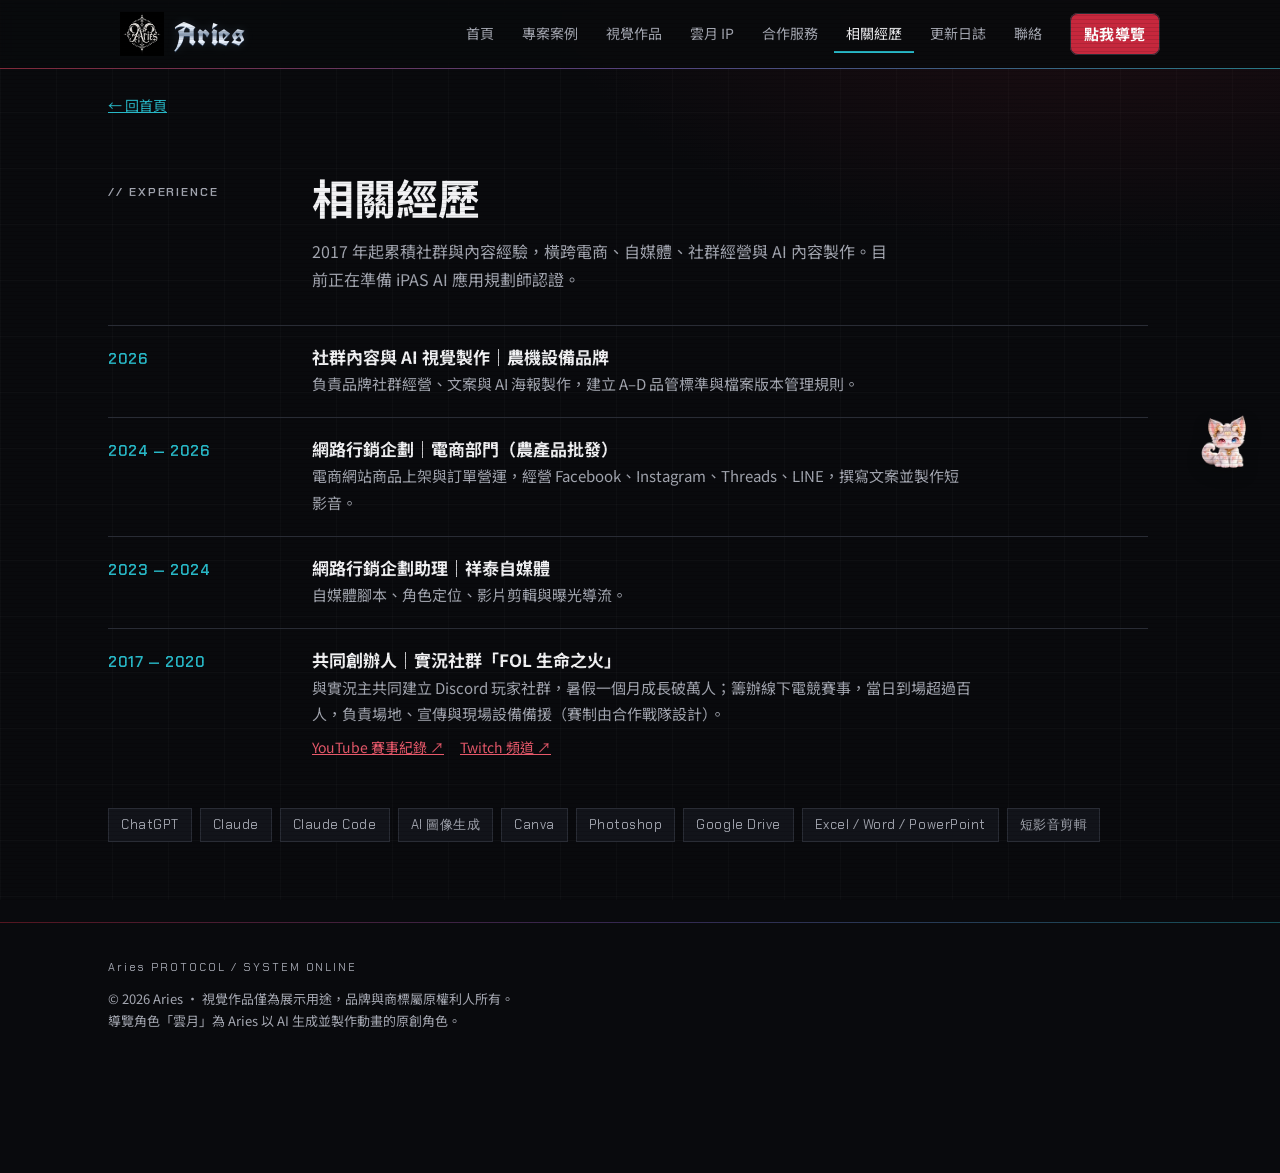
==== about.html @ 8bf5a652 "Version shared CSS/JS URLs to avoid stale caches after deploys Co-Authored-By: Claude Opus 5.5 <nore" ====
<!doctype html>
<html lang="zh-Hant-TW">
<head>
<!-- Google tag (gtag.js) -->
<script async src="https://www.googletagmanager.com/gtag/js?id=G-67135LKMFE"></script>
<script>
  window.dataLayer = window.dataLayer || [];
  function gtag(){dataLayer.push(arguments);}
  gtag('js', new Date());
  gtag('config', 'G-67135LKMFE');
</script>

<meta charset="utf-8">
<meta name="viewport" content="width=device-width, initial-scale=1, viewport-fit=cover">
<meta name="color-scheme" content="dark">
<meta name="theme-color" content="#090A0D">
<link rel="icon" href="/img/aries-logo.png" type="image/png">
<meta property="og:url" content="https://ariesrunai.github.io/about.html">
<meta property="og:title" content="相關經歷｜Aries 作品集">
<!-- Sites 分享預覽圖 -->
<meta property="og:image" content="https://ariesrunai.github.io/og.png?v=2">
<meta property="og:image:width" content="1200">
<meta property="og:image:height" content="630">
<meta name="twitter:card" content="summary_large_image">
<meta name="twitter:image" content="https://ariesrunai.github.io/og.png?v=2">
<meta property="og:description" content="用 AI 把內容產出變成可重複的流程。AI 應用 · 內容製作 · AI 導入作品集。">
<title>相關經歷｜Aries 作品集</title>
<meta name="description" content="2017 年起累積社群與內容經驗，橫跨電商、自媒體、社群經營與 AI 內容製作。">
<link rel="preconnect" href="https://fonts.googleapis.com">
<link rel="preconnect" href="https://fonts.gstatic.com" crossorigin>
<link rel="stylesheet" href="https://fonts.googleapis.com/css2?family=UnifrakturCook:wght@700&family=Chakra+Petch:wght@500;600;700&family=Orbitron:wght@600;800&family=Noto+Sans+TC:wght@400;500;700&family=IBM+Plex+Mono:wght@400;600&display=swap">
<link rel="stylesheet" href="/site.css?v=15934315">
<link rel="stylesheet" href="/updates.css?v=77e31eb7">
<link rel="canonical" href="https://ariesrunai.github.io/about.html">
</head>
<body data-page="about">


<header class="top">
  <div class="wrap">
    <a class="brand" href="/" aria-label="Aries 首頁">
      <img class="personal-logo" src="/img/aries-logo.png" alt="" width="56" height="56">
      <b class="aries-wordmark">Aries</b><span class="sys">SYSTEM ONLINE</span>
    </a>
    <nav aria-label="頁面導覽">
      <a href="/">首頁</a>
      <a href="/cases.html">專案案例</a>
      <a href="/works.html">視覺作品</a>
      <a href="/lab.html" data-lab-link>雲月 IP</a>
      <a href="/services.html">合作服務</a>
      <a href="/about.html" aria-current="page">相關經歷</a>
      <a href="/updates.html">更新日誌</a>
      <a href="/contact.html">聯絡</a>
    </nav>
    <button class="btn primary guide-trigger" type="button" aria-controls="bubble">點我導覽</button>
  </div>
</header>

<div id="petGuideSlot" class="wrap"></div>
<main id="top"><div class="wrap"><a class="page-back" href="/">← 回首頁</a><section class="block" id="about">
      <div class="sec-head">
        <p class="label">Experience</p>
        <div>
          <h1>相關經歷</h1>
          <p>2017 年起累積社群與內容經驗，橫跨電商、自媒體、社群經營與 AI 內容製作。目前正在準備 iPAS AI 應用規劃師認證。</p>
        </div>
      </div>
      <div class="tl">
        <div class="tl-item"><div class="when">2026</div><div><h3>社群內容與 AI 視覺製作｜農機設備品牌</h3><p>負責品牌社群經營、文案與 AI 海報製作，建立 A–D 品管標準與檔案版本管理規則。</p></div></div>
        <div class="tl-item"><div class="when">2024 — 2026</div><div><h3>網路行銷企劃｜電商部門（農產品批發）</h3><p>電商網站商品上架與訂單營運，經營 Facebook、Instagram、Threads、LINE，撰寫文案並製作短影音。</p></div></div>
        <div class="tl-item"><div class="when">2023 — 2024</div><div><h3>網路行銷企劃助理｜祥泰自媒體</h3><p>自媒體腳本、角色定位、影片剪輯與曝光導流。</p></div></div>
        <div class="tl-item"><div class="when">2017 — 2020</div><div><h3>共同創辦人｜實況社群「FOL 生命之火」</h3><p>與實況主共同建立 Discord 玩家社群，暑假一個月成長破萬人；籌辦線下電競賽事，當日到場超過百人，負責場地、宣傳與現場設備備援（賽制由合作戰隊設計）。</p><div class="links"><a href="https://www.youtube.com/@fol7930" target="_blank" rel="noopener">YouTube 賽事紀錄 ↗</a><a href="https://www.twitch.tv/ariestv" target="_blank" rel="noopener">Twitch 頻道 ↗</a></div></div></div>
      </div>
      <div class="tools" aria-label="常用工具">
        <span class="tag">ChatGPT</span><span class="tag">Claude</span><span class="tag">Claude Code</span><span class="tag">AI 圖像生成</span><span class="tag">Canva</span><span class="tag">Photoshop</span><span class="tag">Google Drive</span><span class="tag">Excel / Word / PowerPoint</span><span class="tag">短影音剪輯</span>
      </div>
    </section></div></main>
<footer><div class="wrap"><div class="protocol">Aries PROTOCOL / SYSTEM ONLINE</div>© 2026 Aries · 視覺作品僅為展示用途，品牌與商標屬原權利人所有。<br>導覽角色「雲月」為 Aries 以 AI 生成並製作動畫的原創角色。</div></footer>

<aside class="pet" id="pet" aria-label="導覽角色雲月">
  <div class="bubble" id="bubble" role="status" aria-live="polite" hidden>
    <button class="x" id="petClose" type="button" aria-label="收起雲月">×</button>
    <span class="who">雲月</span>
    <p id="petText"></p>
    <div class="choices" id="petChoices"></div>
  </div>
  <span class="pet-tag" id="petTag">點我導覽</span>
  <button class="pet-body" id="petBody" type="button" aria-label="和雲月互動，開啟網站導覽">
    <span class="pet-shadow"></span>
    <div class="sprite" id="sprite"></div>
  </button>
</aside>

<script src="/site.js?v=177bf41a" defer></script>

<script src="/updates.js?v=99efaf06" defer></script>
</body>
</html>
---- site.css ----
img{max-width:100%}[hidden]{display:none!important}
/* Layout: 遊戲 HUD 介面 — 深色戰術面板、直角切邊按鈕、角括號框線、段位徽章；只用青色＋琥珀兩個訊號色，保持簡約 */
:root{
  --bg:#090A0D; --panel:#12141A; --panel2:#191B22; --line:#292C35; --fg:#F2F2F4; --muted:#A3A6B0;
  --red:#C6283D; --red-tx:#E8596B; --cyan:#28B8C7; --purple:#7655B8; --purple-tx:#9B82D9;
  --accent:#C6283D; --accent-soft:rgba(198,40,61,.08); --amber:#28B8C7; --ink2:#28B8C7; --surface:#12141A; --volt:#28B8C7;
  --gA:#3FAF7A; --gB:#28B8C7; --gC:#C9A23A; --gD:#C6283D;
  --rgb:linear-gradient(90deg,#C6283D,#7655B8,#28B8C7);
  --brand:"Orbitron","Chakra Petch",sans-serif;
  --display:"Chakra Petch","Noto Sans TC","PingFang TC","Microsoft JhengHei",sans-serif;
  --body:"Noto Sans TC","PingFang TC","Microsoft JhengHei",system-ui,sans-serif;
  --mono:"Chakra Petch","IBM Plex Mono",ui-monospace,Menlo,monospace;
  --cut:10px;
  color-scheme:dark;
}
*{box-sizing:border-box}
html{scroll-behavior:smooth}
@media (prefers-reduced-motion:reduce){html{scroll-behavior:auto}}
body{background:var(--bg);color:var(--fg);font-family:var(--body);font-size:16px;line-height:1.75;margin:0;
  background-image:linear-gradient(rgba(43,212,240,.035) 1px,transparent 1px),linear-gradient(90deg,rgba(43,212,240,.035) 1px,transparent 1px);
  background-size:48px 48px;background-attachment:fixed}
.wrap{max-width:1080px;margin:0 auto;padding-inline:20px}
a{color:var(--red-tx)}
a:focus-visible,button:focus-visible,summary:focus-visible{outline:2px solid var(--amber);outline-offset:3px}
h1,h2,h3{font-family:var(--display);text-wrap:balance;line-height:1.25;margin:0;font-weight:700}
p{margin:0}
.label{font-family:var(--mono);font-size:12px;font-weight:600;letter-spacing:.16em;text-transform:uppercase;color:var(--accent)}
.label::before{content:"// ";color:var(--muted)}

/* HUD 框：角括號 */
.panel,.consult,.contact,.svc,.shot .frame,.ba-frame{position:relative}
.panel::before,.panel::after,.consult::before,.consult::after,.contact::before,.contact::after{content:"";position:absolute;width:14px;height:14px;pointer-events:none}
.panel::before,.consult::before,.contact::before{top:-1px;left:-1px;border-top:2px solid var(--accent);border-left:2px solid var(--accent)}
.panel::after,.consult::after,.contact::after{bottom:-1px;right:-1px;border-bottom:2px solid var(--accent);border-right:2px solid var(--accent)}

/* Header */
header.top{position:sticky;top:env(safe-area-inset-top,0px);z-index:10;background:rgba(10,14,20,.88);backdrop-filter:blur(8px);border-bottom:1px solid var(--line)}
.top .wrap{display:flex;align-items:center;justify-content:space-between;gap:16px;padding-block:12px}
.brand{display:flex;align-items:center;gap:10px;text-decoration:none;color:var(--fg)}
.brand b{font-family:var(--display);font-weight:700;font-size:20px;letter-spacing:.12em;text-transform:uppercase}
nav{display:flex;gap:4px;flex-wrap:wrap}
nav a{color:var(--muted);text-decoration:none;font-size:14px;padding:6px 12px;border-bottom:2px solid transparent}
nav a:hover{color:var(--fg);border-bottom-color:var(--accent)}
@media (max-width:640px){nav{display:none}}

/* Hero */
.hero{padding-block:72px 48px;display:grid;grid-template-columns:1fr 300px;gap:40px;align-items:center}
.hero h1{font-size:clamp(34px,6vw,58px);font-weight:700;letter-spacing:.01em}
.hero h1 em{font-style:normal;color:var(--accent);text-shadow:0 0 24px rgba(43,212,240,.35)}
.hero .lead{margin-top:20px;max-width:34em;color:var(--muted);font-size:17px}
.cta{display:flex;gap:12px;flex-wrap:wrap;margin-top:28px}
.btn{display:inline-flex;align-items:center;gap:8px;padding:11px 22px;font-family:var(--display);font-weight:700;font-size:15px;letter-spacing:.04em;text-decoration:none;color:var(--fg);background:var(--panel2);border:0;cursor:pointer;
  clip-path:polygon(var(--cut) 0,100% 0,100% calc(100% - var(--cut)),calc(100% - var(--cut)) 100%,0 100%,0 var(--cut));box-shadow:inset 0 0 0 1px var(--line);transition:background .15s,color .15s}
.btn:hover{background:#1E2B3B}
.btn.primary{background:var(--accent);color:#04121A}
.btn.primary:hover{background:#5FE0F5}
.btn[disabled]{opacity:.6;cursor:wait}

/* 玩家卡 */
.player{background:var(--panel);border:1px solid var(--line);padding:22px;display:grid;gap:14px;position:relative}
.player::before{content:"";position:absolute;top:-1px;left:-1px;right:-1px;height:3px;background:linear-gradient(90deg,var(--accent),transparent)}
.player .pc-head{display:flex;gap:14px;align-items:center}
.brand .personal-logo{width:44px;height:44px;object-fit:contain;flex:none}
.player .pc-head .personal-logo{width:76px;height:76px;object-fit:contain;flex:none}
.player .pc-name{font-family:var(--display);font-size:24px;font-weight:700;letter-spacing:.14em}
.player .pc-role{font-size:13px;color:var(--muted)}
.player dl{margin:0;display:grid;gap:8px}
.player dl div{display:flex;justify-content:space-between;gap:12px;font-size:13px;border-top:1px dashed var(--line);padding-top:8px}
.player dt{color:var(--muted);font-family:var(--mono);letter-spacing:.08em}
.player dd{margin:0;text-align:right}
.status{display:inline-flex;align-items:center;gap:6px;color:var(--gA);font-family:var(--mono);font-weight:600;letter-spacing:.08em}
.status::before{content:"";width:8px;height:8px;border-radius:50%;background:var(--gA);box-shadow:0 0 8px var(--gA)}
@media (max-width:820px){.hero{grid-template-columns:1fr;padding-block:48px 32px}.player{max-width:420px}}

/* Stats HUD */
.stats{display:grid;grid-template-columns:repeat(4,minmax(0,1fr));gap:10px}
.stat{padding:16px 18px;background:var(--panel);border:1px solid var(--line);border-left:3px solid var(--accent);min-width:0}
.stat .n{font-family:var(--display);font-size:clamp(24px,3vw,32px);font-weight:700;font-variant-numeric:tabular-nums;color:var(--fg)}
.stat .n small{font-size:.55em;color:var(--muted);font-weight:500}
.stat p{font-size:13px;color:var(--muted);margin-top:2px}
@media (max-width:720px){.stats{grid-template-columns:repeat(2,minmax(0,1fr))}}

/* Audience switch */
.aud{display:flex;align-items:center;gap:8px;flex-wrap:wrap;margin-top:22px;font-size:14px;color:var(--muted)}
.aud span{font-family:var(--mono);letter-spacing:.1em;font-size:12px}
.aud button{font-family:var(--body);font-size:14px;padding:6px 14px;border:1px solid var(--line);background:transparent;color:var(--fg);cursor:pointer}
.aud button:hover{border-color:var(--accent)}
.aud button[aria-pressed="true"]{border-color:var(--amber);background:rgba(255,178,36,.12);color:var(--amber);font-weight:700}
#flow{display:flex;flex-direction:column}

/* Sections */
section.block{padding-block:56px}
.sec-head{display:grid;grid-template-columns:180px 1fr;gap:24px;margin-bottom:32px}
.sec-head h2{font-size:clamp(26px,3.6vw,36px)}
.sec-head p{color:var(--muted);margin-top:8px;max-width:36em}
@media (max-width:720px){.sec-head{grid-template-columns:1fr;gap:6px}}

/* Case */
.case{display:grid;grid-template-columns:180px 1fr;gap:24px;padding-block:36px;border-top:1px solid var(--line)}
.case-meta{display:flex;flex-direction:column;gap:6px}
.case-meta .label{font-size:14px;color:var(--amber)}
.case-meta .label::before{color:var(--amber)}
.case-meta .kind{font-size:13px;color:var(--muted)}
.case-body{min-width:0;display:flex;flex-direction:column;gap:20px}
.case h3{font-size:clamp(22px,2.8vw,28px)}
.case .sum{color:var(--muted);max-width:40em}
.pbr{display:grid;grid-template-columns:repeat(3,minmax(0,1fr));gap:12px}
.pbr div{min-width:0;background:var(--panel);border:1px solid var(--line);padding:14px 16px}
.pbr h4{font-family:var(--mono);font-size:12px;letter-spacing:.16em;color:var(--accent);margin:0 0 6px;font-weight:700}
.pbr p{font-size:14.5px;color:#C9D3DD}
.tags{display:flex;flex-wrap:wrap;gap:8px}
.tag{font-size:12px;font-family:var(--mono);letter-spacing:.04em;padding:3px 10px;border:1px solid var(--line);background:var(--panel);color:var(--muted)}
@media (max-width:720px){.case{grid-template-columns:1fr;gap:10px}.pbr{grid-template-columns:1fr}}

.panel{background:var(--panel);border:1px solid var(--line);padding:22px;min-width:0}
.panel .cap{font-size:12px;color:var(--muted);margin-top:14px;font-family:var(--mono);letter-spacing:.04em}

/* 段位徽章 A–D */
.grades{display:grid;grid-template-columns:repeat(4,minmax(0,1fr));gap:14px}
.grade{display:flex;gap:12px;align-items:flex-start;min-width:0}
.stamp{flex:none;width:44px;height:48px;display:grid;place-items:center;font-family:var(--display);font-weight:700;font-size:22px;color:#0A0E14;background:var(--g);
  clip-path:polygon(50% 0,100% 25%,100% 75%,50% 100%,0 75%,0 25%);filter:drop-shadow(0 0 6px var(--g))}
.grade b{display:block;font-size:15px}
.grade > div > span{font-size:13px;color:var(--muted)}
.gA{--g:var(--gA)}.gB{--g:var(--gB)}.gC{--g:var(--gC)}.gD{--g:var(--gD)}
.grade b{color:var(--fg)}
@media (max-width:820px){.grades{grid-template-columns:repeat(2,minmax(0,1fr))}}

/* 經驗條 */
.ba{display:grid;gap:12px;margin-top:22px}
.bar-row{display:grid;grid-template-columns:72px 1fr 56px;gap:12px;align-items:center;font-size:14px}
.bar-track{height:12px;background:#0B1119;border:1px solid var(--line);position:relative;overflow:hidden}
.bar-track::after{content:"";position:absolute;inset:0;background:repeating-linear-gradient(90deg,transparent 0 9.6%,#0B1119 9.6% 10%)}
.bar-fill{height:100%;background:var(--muted)}
.bar-fill.after{background:linear-gradient(90deg,var(--accent),#7BEAFF);box-shadow:0 0 12px rgba(43,212,240,.5)}
.bar-row .v{font-family:var(--display);font-weight:700;font-variant-numeric:tabular-nums;text-align:right}

/* Flow diagram */
.flow{display:flex;flex-wrap:wrap;align-items:stretch;gap:8px}
.node{flex:1 1 120px;min-width:0;border:1px solid var(--line);padding:10px 12px;background:var(--panel2)}
.node .who{font-family:var(--mono);font-size:11px;font-weight:600;letter-spacing:.1em;color:var(--muted)}
.node b{display:block;font-size:14px;line-height:1.45;margin-top:2px}
.node.claude .who{color:var(--accent)}
.node.gpt .who{color:var(--amber)}
.node.key{border-color:var(--accent);background:var(--accent-soft)}
.arrow{align-self:center;color:var(--accent);font-family:var(--mono)}
@media (max-width:640px){.flow{flex-direction:column}.arrow{transform:rotate(90deg);align-self:flex-start;margin-left:18px}}

/* Arch diagram */
.arch{display:grid;gap:10px}
.arch .row{display:grid;grid-template-columns:repeat(2,minmax(0,1fr));gap:10px}
.arch .full{grid-column:1/-1}
.arch .layer{border:1px solid var(--line);padding:10px 14px;background:var(--panel2);font-size:14px;min-width:0}
.arch .layer .who{font-family:var(--mono);font-size:11px;font-weight:600;letter-spacing:.1em;color:var(--muted)}
.arch .core{border-color:var(--accent);background:var(--accent-soft)}
.arch .core .who{color:var(--accent)}
.arch .deny{font-size:13px;color:var(--gD);margin-top:4px}
.down{text-align:center;color:var(--accent);font-family:var(--mono);font-size:13px;line-height:1}

/* Gallery */
.gallery{display:grid;grid-template-columns:repeat(2,minmax(0,1fr));gap:20px}
.shot{margin:0;min-width:0}
.shot .frame{aspect-ratio:1/1;max-width:100%;overflow:hidden;border:1px solid var(--line);background:var(--panel);transition:border-color .2s}
.shot:hover .frame{border-color:var(--accent)}
.shot img{width:100%;height:100%;object-fit:contain;display:block}
.shot .crop{position:absolute;left:10px;bottom:10px;font-family:var(--mono);font-size:11px;letter-spacing:.08em;background:rgba(10,14,20,.85);color:var(--accent);padding:3px 8px;border:1px solid var(--line)}
.shot figcaption{margin-top:10px;font-size:14px}
.shot figcaption span{display:block;color:var(--muted);font-size:13px}
@media (max-width:640px){.gallery{grid-template-columns:1fr}}

/* Services */
.svc{display:grid;grid-template-columns:repeat(3,minmax(0,1fr));gap:10px}
.svc div{background:var(--panel);border:1px solid var(--line);padding:20px;min-width:0;transition:border-color .2s}
.svc div:hover{border-color:var(--accent)}
.svc h3{font-family:var(--body);font-size:16px;font-weight:700}
.svc p{font-size:14px;color:var(--muted);margin-top:6px}
@media (max-width:820px){.svc{grid-template-columns:1fr}}
.steps{display:grid;grid-template-columns:repeat(5,minmax(0,1fr));gap:10px;margin-top:24px;counter-reset:s;padding:0;margin-bottom:0}
.steps li{list-style:none;counter-increment:s;border-top:2px solid var(--accent);padding-top:10px;font-size:14px;min-width:0}
.steps li::before{content:"STEP 0" counter(s);display:block;font-family:var(--mono);font-weight:600;letter-spacing:.1em;font-size:11px;color:var(--accent)}
.steps li b{display:block;font-size:15px}
.steps li span{color:var(--muted);font-size:13px}
@media (max-width:820px){.steps{grid-template-columns:repeat(2,minmax(0,1fr))}}
.note{font-size:14px;color:var(--muted);margin-top:22px}

/* Timeline */
.tl{display:grid;gap:0}
.tl-item{display:grid;grid-template-columns:180px 1fr;gap:24px;padding-block:20px;border-top:1px solid var(--line)}
.tl-item .when{font-family:var(--display);font-weight:600;font-size:15px;color:var(--accent);font-variant-numeric:tabular-nums;letter-spacing:.04em}
.tl-item h3{font-family:var(--body);font-size:17px;font-weight:700}
.tl-item p{font-size:15px;color:var(--muted);margin-top:4px;max-width:44em}
.tl-item .links{display:flex;gap:16px;margin-top:8px;font-size:14px;flex-wrap:wrap}
@media (max-width:720px){.tl-item{grid-template-columns:1fr;gap:4px}}
.tools{display:flex;flex-wrap:wrap;gap:8px;margin-top:28px}
.tools .tag{font-size:13px;padding:5px 12px}

/* Expandable detail */
details.more{border-top:1px dashed var(--line);padding-top:14px}
details.more summary{cursor:pointer;font-weight:700;font-size:15px;color:var(--accent);list-style:none;display:inline-flex;align-items:center;gap:8px}
details.more summary::-webkit-details-marker{display:none}
details.more summary::before{content:"▸";font-family:var(--mono);transition:transform .2s}
details.more[open] summary::before{transform:rotate(90deg)}
.more-body{display:grid;gap:18px;margin-top:16px}
.more-body h5{font-size:14px;margin:0 0 4px;font-family:var(--body);color:var(--amber)}
.more-body p,.more-body li{font-size:14.5px;color:var(--muted)}
.more-body ul{margin:0;padding-left:1.2em}
.chal{display:grid;grid-template-columns:repeat(3,minmax(0,1fr));gap:12px}
.chal > div{min-width:0;background:var(--panel);border:1px solid var(--line);border-top:2px solid var(--amber);padding:12px 14px;font-size:14px;color:var(--muted)}
.chal b{display:block;font-size:14px;color:var(--fg);margin-bottom:4px}
@media (max-width:820px){.chal{grid-template-columns:1fr}}

/* Before / after */
.ba-wrap{display:grid;gap:10px}
.ba-frame{max-width:100%;aspect-ratio:1024/640;overflow:hidden;border:1px solid var(--line);user-select:none;touch-action:pan-y;--pos:50%;cursor:ew-resize}
.ba-frame img{position:absolute;inset:0;width:100%;height:100%;object-fit:cover;display:block;pointer-events:none}
.ba-frame .top{clip-path:inset(0 calc(100% - var(--pos)) 0 0)}
.ba-line{position:absolute;top:0;bottom:0;left:var(--pos);width:2px;margin-left:-1px;background:var(--accent);box-shadow:0 0 10px var(--accent);pointer-events:none}
.ba-knob{position:absolute;top:50%;left:var(--pos);width:36px;height:36px;margin:-18px 0 0 -18px;background:var(--accent);color:#04121A;display:grid;place-items:center;font-family:var(--mono);font-weight:700;font-size:14px;pointer-events:none;
  clip-path:polygon(50% 0,100% 50%,50% 100%,0 50%)}
.ba-tag{position:absolute;top:10px;font-family:var(--mono);font-weight:600;font-size:11px;letter-spacing:.08em;padding:3px 8px;color:#0A0E14;pointer-events:none}
.ba-tag.l{left:10px;background:var(--gD)}.ba-tag.r{right:10px;background:var(--gA)}
.ba-range{width:100%;accent-color:var(--accent)}
.ba-notes{display:grid;grid-template-columns:repeat(2,minmax(0,1fr));gap:10px;font-size:13.5px}
.ba-notes div{min-width:0;padding:8px 12px;background:var(--panel2);border:1px solid var(--line)}
.ba-notes b{font-family:var(--mono);font-size:11px;letter-spacing:.1em;color:var(--gD);display:block}
.ba-notes div:nth-child(2) b{color:var(--gA)}
@media (max-width:640px){.ba-notes{grid-template-columns:1fr}}

/* Consult featured */
.consult{display:grid;grid-template-columns:1.1fr 1fr;gap:28px;background:linear-gradient(135deg,rgba(43,212,240,.08),transparent 60%),var(--panel);border:1px solid var(--accent);padding:28px;margin-bottom:12px}
.consult > div{min-width:0}
.consult .badge{display:inline-block;font-family:var(--mono);font-weight:700;font-size:12px;letter-spacing:.12em;background:var(--amber);color:#0A0E14;padding:3px 10px}
.consult h3{font-size:clamp(22px,2.6vw,26px);margin-top:10px}
.consult p{color:var(--muted);font-size:15px;margin-top:8px}
.consult ul{margin:10px 0 0;padding-left:1.2em;font-size:14.5px}
.consult ul li{margin-top:2px}
.consult ol{list-style:none;padding:0;margin:0;display:grid;gap:10px;counter-reset:c}
.consult ol li{counter-increment:c;display:grid;grid-template-columns:30px 1fr;gap:10px;font-size:14.5px}
.consult ol li::before{content:counter(c);width:28px;height:28px;display:grid;place-items:center;font-family:var(--display);font-weight:700;font-size:13px;color:#04121A;background:var(--accent);clip-path:polygon(50% 0,100% 25%,100% 75%,50% 100%,0 75%,0 25%)}
.consult ol li span{color:var(--muted);display:block;font-size:13px}
@media (max-width:820px){.consult{grid-template-columns:1fr}}

/* Contact */
.contact{background:var(--panel);border:1px solid var(--line);padding:40px clamp(20px,5vw,52px);display:grid;grid-template-columns:minmax(0,1.4fr) minmax(0,1fr);gap:36px;align-items:start}
.contact > div{min-width:0}
.contact h2{font-size:clamp(26px,3.6vw,36px)}
.contact p{color:var(--muted);margin-top:10px;max-width:30em}
.mail{display:flex;align-items:center;gap:10px;flex-wrap:wrap}
.mail a{font-family:var(--mono);font-size:17px;user-select:all;word-break:break-all;color:var(--accent)}
.contact-side{display:grid;gap:14px;align-content:start}
@media (max-width:720px){.contact{grid-template-columns:1fr}}
footer{padding-block:36px 140px;font-size:13px;color:var(--muted);border-top:1px solid var(--line);margin-top:24px}


/* ===== Red Black Cyber Arena：黑灰 75%／暗紅 15%／RGB 8%（只用在細線、狀態燈、hover、局部光暈）===== */
@keyframes pulse{50%{opacity:.35}}
body{background-color:var(--bg);background-image:radial-gradient(ellipse 60% 40% at 85% 0%,rgba(198,40,61,.10),transparent 70%),linear-gradient(rgba(255,255,255,.018) 1px,transparent 1px),linear-gradient(90deg,rgba(255,255,255,.018) 1px,transparent 1px);background-size:auto,56px 56px,56px 56px}
body::after{content:"";position:fixed;inset:0;pointer-events:none;z-index:40;background:repeating-linear-gradient(0deg,rgba(0,0,0,.10) 0 1px,transparent 1px 4px)}
::selection{background:var(--red);color:#fff}

header.top{background:rgba(9,10,13,.9);border-bottom:1px solid var(--line)}
header.top::after{content:"";position:absolute;left:0;right:0;bottom:-1px;height:1px;background:var(--rgb);opacity:.55}
.brand b{font-family:var(--brand);font-weight:800;letter-spacing:.2em}
.sys{font-family:var(--mono);font-size:11px;letter-spacing:.14em;color:var(--muted);display:inline-flex;align-items:center;gap:6px;margin-left:12px}
.sys::before{content:"";width:6px;height:6px;border-radius:50%;background:var(--cyan);box-shadow:0 0 6px var(--cyan);animation:pulse 2.4s ease-in-out infinite}
@media (max-width:820px){.sys{display:none}}
nav a:hover{color:var(--fg);border-bottom-color:var(--red)}

.label{color:var(--cyan)}
.label::before{color:var(--muted)}
.hero h1 em{color:var(--red-tx);text-shadow:0 0 18px rgba(198,40,61,.35)}
.btn{background:var(--panel2);box-shadow:inset 0 0 0 1px var(--line)}
.btn:hover{background:#20232C;box-shadow:inset 0 0 0 1px var(--cyan),0 0 14px rgba(40,184,199,.18)}
.btn.primary{background:var(--red);color:#fff}
.btn.primary:hover{background:#D8344A;box-shadow:0 0 16px rgba(198,40,61,.4)}

/* 卡片：靜態框，只有左側 2px 狀態線帶色 */
.player,.stat,.panel,.pbr div,.svc div,.chal > div,.consult,.contact{background:var(--panel);border:1px solid var(--line)}
.player{border-left:2px solid var(--red)}
.player::before{display:none}
.player .pc-name{font-family:var(--brand);font-weight:800;letter-spacing:.2em}
.status{color:#5FD39A}.status::before{background:#3FAF7A;box-shadow:0 0 6px #3FAF7A;animation:pulse 2.4s ease-in-out infinite}
.stat{border-left:2px solid var(--red)}
.stat:nth-child(2){border-left-color:var(--purple)}
.stat:nth-child(3){border-left-color:var(--cyan)}
.stat:nth-child(4){border-left-color:var(--red)}
.stat .n{font-family:var(--brand);font-weight:800;color:var(--fg);text-shadow:none}
.pbr div{border-left:2px solid var(--line)}
.pbr div:nth-child(1){border-left-color:var(--red)}
.pbr div:nth-child(2){border-left-color:var(--purple)}
.pbr div:nth-child(3){border-left-color:var(--cyan)}
.pbr h4{color:var(--muted)}
.pbr p{color:#C9CBD2}
.svc div{border-left:2px solid var(--line);transition:border-color .2s,background .2s}
.svc div:hover{border-left-color:var(--cyan);background:var(--panel2)}
.chal > div{border-top:1px solid var(--line);border-left:2px solid var(--purple)}
.panel,.consult,.contact{box-shadow:none}
.panel::before,.consult::before,.contact::before{border-color:var(--red)}
.panel::after,.consult::after,.contact::after{border-color:var(--line)}
.consult{border-left:2px solid var(--red);background:radial-gradient(ellipse 50% 70% at 0% 0%,rgba(198,40,61,.10),transparent 70%),var(--panel)}
.consult .badge{background:var(--red);color:#fff}
.consult ol li::before{background:var(--panel2);color:var(--cyan);box-shadow:inset 0 0 0 1px var(--line)}
.case-meta .label,.case-meta .label::before{color:var(--red-tx)}
.sec-head h2::after{content:"";display:block;height:2px;width:44px;margin-top:10px;background:var(--rgb)}
.more-body h5{color:var(--cyan)}
details.more summary{color:var(--red-tx)}
.tl-item .when{color:var(--cyan)}
.steps li{border-top:1px solid var(--line);position:relative}
.steps li::after{content:"";position:absolute;left:0;top:-1px;width:28px;height:2px;background:var(--red)}
.steps li::before{color:var(--cyan)}
.node.key,.arch .core{border-color:var(--red);background:rgba(198,40,61,.08)}
.arch .core .who,.node.claude .who{color:var(--red-tx)}
.node.gpt .who{color:var(--cyan)}
.arrow,.down{color:var(--muted)}
.stamp{filter:none}
.bar-fill.after{background:linear-gradient(90deg,var(--red),var(--purple));box-shadow:none}
.shot:hover .frame{border-color:var(--red)}
.shot .crop{color:var(--fg)}
.ba-line{background:#fff;box-shadow:0 0 6px rgba(40,184,199,.6)}
.ba-knob{background:var(--fg);color:#090A0D}
.aud button[aria-pressed="true"]{border-color:var(--red);background:rgba(198,40,61,.12);color:var(--fg)}
.mail a{color:var(--fg)}
footer::before{content:"";position:absolute;left:0;right:0;top:0;height:1px;background:var(--rgb);opacity:.4}
footer{position:relative;border-top:0}
.protocol{font-family:var(--mono);font-size:11px;letter-spacing:.18em;color:var(--muted);margin:0 0 10px}
.bubble{border-top:2px solid var(--red)}
.pet-tag{background:var(--red);color:#fff}
.logo-glow{filter:drop-shadow(0 0 4px rgba(40,184,199,.55))}
@media (prefers-reduced-motion:reduce){*,*::before,*::after{animation:none!important;transition:none!important;scroll-behavior:auto!important}}


/* ===== FOL 小電視 ===== */
@keyframes static{0%{background-position:0 0}100%{background-position:100px 60px}}
@keyframes rec{50%{opacity:.3}}
.tv-wrap{display:grid;grid-template-columns:minmax(0,1.6fr) minmax(0,1fr);gap:16px;align-items:stretch}
.tv{background:#0D0E12;border:1px solid var(--line);border-left:2px solid var(--red);padding:10px;display:grid;gap:8px;min-width:0}
.tv-bar,.tv-foot{display:flex;justify-content:space-between;align-items:center;gap:10px;font-family:var(--mono);font-size:11px;letter-spacing:.12em;color:var(--muted)}
.onair{display:inline-flex;align-items:center;gap:6px;color:var(--red-tx);font-weight:700}
.onair::before{content:"";width:7px;height:7px;border-radius:50%;background:var(--red);box-shadow:0 0 6px var(--red);animation:rec 1.8s ease-in-out infinite}
.tv-screen{position:relative;aspect-ratio:16/9;max-width:100%;overflow:hidden;background:#050608;border:1px solid #1E2028}
.tv-screen::after{content:"";position:absolute;inset:0;pointer-events:none;background:repeating-linear-gradient(0deg,rgba(255,255,255,.035) 0 1px,transparent 1px 3px),radial-gradient(ellipse at center,transparent 55%,rgba(0,0,0,.55))}
.tv-screen iframe{position:absolute;inset:0;width:100%;height:100%;border:0}
.tv-play{position:absolute;inset:0;width:100%;border:0;cursor:pointer;color:var(--fg);display:grid;place-content:center;justify-items:center;gap:8px;font-family:var(--body);
  background:radial-gradient(ellipse at 50% 40%,rgba(198,40,61,.22),transparent 60%),repeating-radial-gradient(circle at 30% 40%,rgba(255,255,255,.03) 0 1px,transparent 1px 3px),#08090C;animation:static 1.2s steps(6) infinite}
.tv-play:hover .tv-tri{background:var(--red);border-color:var(--red)}
.tv-tri{width:64px;height:44px;border:1px solid var(--line);background:rgba(18,20,26,.85);position:relative;transition:background .2s,border-color .2s;clip-path:polygon(8px 0,100% 0,100% calc(100% - 8px),calc(100% - 8px) 100%,0 100%,0 8px)}
.tv-tri::after{content:"";position:absolute;left:50%;top:50%;margin:-9px 0 0 -6px;border-left:16px solid #fff;border-top:9px solid transparent;border-bottom:9px solid transparent}
.tv-title{font-family:var(--display);font-weight:700;font-size:clamp(18px,2.4vw,24px);letter-spacing:.06em}
.tv-sub{font-size:12px;color:var(--muted);font-family:var(--mono);letter-spacing:.1em}
.tv-dots{display:inline-flex;gap:4px}.tv-dots i{width:6px;height:6px;border-radius:50%;background:var(--line)}
.tv-dots i:nth-child(1){background:var(--red)}.tv-dots i:nth-child(2){background:var(--purple)}.tv-dots i:nth-child(3){background:var(--cyan)}
.tv-side{display:grid;gap:10px;align-content:start;min-width:0}
.tv-stat{background:var(--panel);border:1px solid var(--line);border-left:2px solid var(--purple);padding:12px 14px}
.tv-stat:nth-child(2){border-left-color:var(--cyan)}.tv-stat:nth-child(3){border-left-color:var(--red)}
.tv-stat b{display:block;font-family:var(--brand);font-weight:800;font-size:22px;font-variant-numeric:tabular-nums}
.tv-stat span{font-size:13px;color:var(--muted)}
.tv-links{display:flex;gap:14px;flex-wrap:wrap;font-size:14px;padding-top:4px}
.tv-note{font-size:12px;color:var(--muted);font-family:var(--body)}
@media (max-width:820px){.tv-wrap{grid-template-columns:1fr}.tv-side{grid-template-columns:repeat(3,minmax(0,1fr))}.tv-links{grid-column:1/-1}}
@media (max-width:520px){.tv-side{grid-template-columns:1fr}}

/* ===== 雲月 導覽寵物 ===== */
.pet{position:fixed;right:max(16px,env(safe-area-inset-right,0px));bottom:calc(12px + env(safe-area-inset-bottom,0px));z-index:50;display:flex;flex-direction:column;align-items:flex-end;gap:6px;pointer-events:none}
.pet > *{pointer-events:auto}
.pet-body{position:relative;width:120px;height:130px;cursor:pointer;border:0;padding:0;background:none;transition:transform .9s cubic-bezier(.45,.05,.3,1)}
.pet-body:focus-visible{outline:2px solid var(--accent);outline-offset:2px;border-radius:12px}
.sprite{width:120px;height:130px;background-image:url("img/yunyue.webp");background-size:960px 1430px;background-repeat:no-repeat;filter:drop-shadow(0 6px 8px rgba(0,0,0,.18))}
.pet-shadow{position:absolute;left:50%;bottom:4px;width:62px;height:10px;margin-left:-31px;border-radius:50%;background:rgba(0,0,0,.14);z-index:-1}
.pet-tag{font-size:12px;font-family:var(--mono);font-weight:600;letter-spacing:.08em;background:var(--accent);color:var(--fg);padding:3px 10px;border-radius:0;margin-right:16px;transition:opacity .3s}
.pet.open .pet-tag{opacity:0}
.bubble{width:min(290px,calc(100vw - 66px));background:var(--surface);color:var(--fg);border:1px solid var(--line);border-radius:0;border-top:2px solid var(--accent);padding:14px 16px 12px;box-shadow:0 10px 30px rgba(0,0,0,.45);position:relative;margin-right:18px;transform-origin:bottom right;animation:pop .22s ease-out}
.bubble::after{content:"";position:absolute;right:46px;bottom:-7px;width:12px;height:12px;background:var(--surface);border-right:1px solid var(--line);border-bottom:1px solid var(--line);transform:rotate(45deg)}
@keyframes pop{from{transform:scale(.85);opacity:0}to{transform:scale(1);opacity:1}}
.bubble .who{font-family:var(--mono);font-size:12px;letter-spacing:.1em;color:var(--red-tx)}
.bubble p{font-size:14.5px;line-height:1.65;margin-top:2px}
.choices{display:flex;flex-wrap:wrap;gap:6px;margin-top:10px}
.choices button{font-family:var(--body);font-size:13px;padding:5px 11px;border-radius:0;border:1px solid var(--line);background:var(--bg);color:var(--fg);cursor:pointer}
.choices button:hover{border-color:var(--accent);color:var(--red-tx)}
.bubble .x{position:absolute;top:6px;right:8px;border:0;background:none;color:var(--muted);font-size:18px;line-height:1;cursor:pointer;padding:4px}
.pet.mini .pet-body{transform:translateY(70px) scale(.7)}
.pet.mini .pet-tag{opacity:0}
@media (max-width:640px){
  .pet-body,.sprite{width:84px;height:91px}
  .sprite{background-size:672px 1001px}
  .bubble::after{right:30px}
}
@media (prefers-reduced-motion:reduce){.bubble{animation:none}.pet-body{transition:none}}
/* Banner 參考首頁：文字與按鈕均為原生網頁元件 */
#top{scroll-margin-top:120px}
.hero{grid-template-columns:minmax(0,1.05fr) minmax(0,1fr);gap:28px;padding-block:48px 36px}
.hero-copy{min-width:0}
.hero h1{font-size:clamp(34px,4.4vw,54px);line-height:1.35}
.hero h1 em{text-shadow:none}
.hero-art{position:relative;overflow:hidden;aspect-ratio:1.62;margin:0;border:1px solid var(--line);align-self:center;min-width:0}
.hero-art img{position:absolute;right:0;bottom:0;width:185%;max-width:none;height:auto}
.hero .btn{clip-path:none;border-radius:8px;padding:14px 22px}
.guide-trigger{clip-path:none;border-radius:8px;white-space:nowrap;padding:10px 14px}
.top .wrap{flex-wrap:wrap}
.top .brand{flex:none}
.top nav{margin-left:auto}
.top .sys{display:none}
.hero + .player{grid-template-columns:minmax(0,1fr) minmax(0,1.6fr);align-items:center;margin-bottom:20px;max-width:none}
.hero + .player dl{grid-template-columns:repeat(2,minmax(0,1fr));gap:10px 22px}
.hero + .player .pc-head .personal-logo{width:62px;height:62px}
@media(max-width:820px){
 .hero{grid-template-columns:1fr;gap:26px;padding-block:24px 28px}
 .hero-art{order:-1;width:100%}
 .hero h1{font-size:clamp(32px,6vw,48px)}
 .hero + .player{grid-template-columns:1fr}
 .hero + .player dl{grid-template-columns:1fr}
 .top nav{order:3;width:100%;justify-content:center;margin:0;display:flex}
 .top nav a{padding:4px 8px;font-size:13px}
 .guide-trigger{margin-left:auto}
}

/* 共用萌寵：內容外的專用停靠軌道，移動只改 transform */
:root{--pet-rail:112px;--pet-width:84px;--pet-height:91px}
main > .wrap,footer > .wrap{max-width:1080px;width:calc(100% - var(--pet-rail));margin-left:auto;margin-right:var(--pet-rail)}
.pet{left:0;top:0;right:auto;bottom:auto;width:var(--pet-width);height:var(--pet-height);display:block;z-index:8;transition:transform .85s cubic-bezier(.22,.61,.36,1);visibility:hidden}
.pet[data-ready]{visibility:visible}
.pet-body,.sprite{width:var(--pet-width);height:var(--pet-height)}
.pet-body{min-width:44px;min-height:44px;transition:none}
.sprite{background-size:calc(var(--pet-width) * 8) calc(var(--pet-height) * 11)}
.pet-shadow{width:60%;left:20%;margin:0;height:6px}
.pet-tag{display:none}
#petGuideSlot{scroll-margin-top:140px}
#petGuideSlot:has(.bubble:not([hidden])){padding-block:16px}
#petGuideSlot .bubble{width:100%;max-width:600px;margin:0 0 0 auto;animation:none}
#petGuideSlot .bubble::after{display:none}
#petGuideSlot .bubble .who{font-size:14px}
#petGuideSlot .choices button{min-height:44px;font-size:14px}
#petGuideSlot .x{min-width:44px;min-height:44px;top:0;right:0}
#hero,.block{scroll-margin-top:140px}
@media(min-width:821px) and (max-width:1199px){:root{--pet-rail:84px;--pet-width:64px;--pet-height:69.333px}}
@media(max-width:820px){
 :root{--pet-rail:58px;--pet-width:40px;--pet-height:43.333px}
 main > .wrap,footer > .wrap{padding-inline:14px}
 .hero h1{font-size:clamp(28px,6.5vw,40px)}
 .hero .cta .btn{padding:12px 15px;font-size:14px}
 .player{padding:16px}
 .player .pc-head{gap:10px}
 .player .pc-name{font-size:21px}
 .hero + .player .pc-head .personal-logo{width:48px;height:48px}
 .player dl div{flex-wrap:wrap;gap:4px 10px}
 .player dd{text-align:left}
}
@media(prefers-reduced-motion:reduce){.pet{transition:none!important}}


/* Aries Gothic wordmark, paired with the existing ram emblem. */
.brand .aries-wordmark,.player .pc-name{
 font-family:"UnifrakturCook","Old English Text MT","Palatino Linotype",serif;
 font-weight:700;letter-spacing:.025em;text-transform:none;
 color:#E7EDF6;background:linear-gradient(180deg,#FFFFFF 8%,#DCE6F3 36%,#8798AE 51%,#EDF4FF 67%,#B1C3D9 100%);
 -webkit-background-clip:text;background-clip:text;-webkit-text-fill-color:transparent;
 filter:drop-shadow(0 1px 0 #26384F) drop-shadow(0 0 5px rgba(157,189,224,.14));
}
.brand .aries-wordmark{font-size:32px;line-height:1.15}
.player .pc-name{font-size:36px;line-height:1.2}
@media(max-width:640px){.brand .aries-wordmark{font-size:28px}.player .pc-name{font-size:32px}}
@media(forced-colors:active){.brand .aries-wordmark,.player .pc-name{background:none;-webkit-text-fill-color:CanvasText;filter:none}}


/* Readable labels for headline metrics. */
.stat p{font-size:clamp(15px,1.5vw,17px);font-weight:700;line-height:1.65;color:#EFF3FA;margin-top:10px;letter-spacing:.02em}
.stat .n small{color:#D9E2EF;font-weight:600}
.stat .stat-up{display:inline-block;color:#66DCC0;font-size:.8em;margin-left:.16em;vertical-align:.04em;-webkit-text-fill-color:#66DCC0}


/* Four distinct, high-contrast metric accents. */
.stats .stat:nth-child(1){--metric-color:#FF9FAF}
.stats .stat:nth-child(2){--metric-color:#CEB2FF}
.stats .stat:nth-child(3){--metric-color:#75E1F0}
.stats .stat:nth-child(4){--metric-color:#81E8B3}
.stats .stat{border-left:3px solid var(--metric-color)}
.stats .stat .n,.stats .stat .n small,.stats .stat p,.stats .stat .stat-up{
 color:var(--metric-color);-webkit-text-fill-color:var(--metric-color);
}
.stats .stat .n{text-shadow:0 0 16px color-mix(in srgb,var(--metric-color) 18%,transparent)}


.my-role{margin:24px 0;padding:18px 22px;border-left:3px solid var(--cyan,#75e1f0);background:rgba(117,225,240,.06);border-radius:0 12px 12px 0}
.my-role h4{margin:0 0 8px;color:#75e1f0;font-size:16px}
.my-role p{margin:0;line-height:1.8}
.service-details>summary{cursor:pointer;color:#75e1f0;padding:16px 0;font-weight:700}
.btn:disabled{opacity:.6;cursor:not-allowed}

#lab[hidden],[data-lab-link][hidden]{display:none!important}
.role-card-demo{display:grid;grid-template-columns:repeat(2,minmax(0,1fr));gap:16px;margin:18px 0 24px}
.role-card-demo>div{padding:20px;border:1px solid rgba(117,225,240,.3);border-radius:12px;background:rgba(117,225,240,.04)}
.consistency-demo h4,.handoff-example h5{color:#75e1f0;margin:0 0 12px}
.role-card-demo p{line-height:1.9}
.table-scroll{overflow-x:auto;max-width:100%}
.foreshadow-table{width:100%;min-width:620px;border-collapse:collapse;text-align:left;font-size:14px}
.foreshadow-table th,.foreshadow-table td{padding:14px;border-bottom:1px solid rgba(117,225,240,.2);vertical-align:top}
.foreshadow-table thead{color:#75e1f0;background:rgba(117,225,240,.06)}
.foreshadow-table caption{text-align:left;color:var(--muted);padding:0 0 12px}
.pbr>div{min-width:0}
.handoff-example{margin-top:20px}.handoff-example h5{font-size:14px;line-height:1.6}
.handoff-example pre{max-width:100%;overflow-x:auto;padding:16px;background:rgba(0,0,0,.28);border:1px solid rgba(117,225,240,.2);border-radius:10px;font-size:12px;line-height:1.8;color:#bdeef5}
.handoff-example .cap{font-size:12px;line-height:1.8}
.lab-project{display:grid;grid-template-columns:minmax(0,1fr) minmax(300px,1fr);gap:24px;align-items:center}
.lab-poses{display:flex;justify-content:center;flex-wrap:wrap;gap:10px}.lab-poses figure{margin:0;text-align:center}.lab-poses figcaption{font-size:13px;color:#75e1f0;margin-top:10px}
.lab-pose{width:96px;height:104px;background:url('img/yunyue.webp') 0 0/768px 1144px no-repeat;filter:drop-shadow(0 6px 8px rgba(0,0,0,.18))}
.lab-pose.move{background-position:0 -104px}.lab-pose.greet{background-position:0 -312px}
@media(max-width:820px){.lab-project{grid-template-columns:1fr}.role-card-demo{grid-template-columns:1fr}}
.research-limit{border-left-color:var(--amber);background:rgba(40,184,199,.10)}
.research-limit h4{color:var(--amber);font-size:18px}.research-limit p{color:var(--fg);font-size:16px;line-height:1.8}

/* Shared multi-page navigation */
nav a[aria-current="page"]{color:var(--fg);border-bottom:2px solid var(--cyan)}
.page-back{display:inline-flex;margin-top:24px;color:var(--cyan);font-size:14px}
.page-grid{display:grid;grid-template-columns:repeat(2,minmax(0,1fr));gap:16px}
.page-card{display:block;padding:24px;border:1px solid var(--line);background:var(--panel);text-decoration:none;color:var(--fg)}
.page-card:hover,.page-card:focus-visible{border-color:var(--cyan);background:var(--panel2)}
.page-card strong{display:block;font:700 24px var(--display);margin-bottom:10px}
.page-card p{color:var(--muted);margin:0;line-height:1.8}
.choices a{display:inline-flex;align-items:center;min-height:44px;border:1px solid var(--line);background:var(--panel2);padding:8px 12px;color:var(--fg);text-decoration:none;font-size:14px}
.choices a:hover,.choices a:focus-visible{border-color:var(--cyan)}
.block .sec-head h1{font-size:clamp(28px,4vw,42px);line-height:1.3;margin:0}
body[data-page="contact"] main{min-height:55vh}
@media(max-width:600px){.page-grid{grid-template-columns:1fr}.page-card{padding:20px}}

/* ===== 案例卡片＋詳情視窗（2026-10-20） ===== */
.case-grid{display:grid;grid-template-columns:repeat(2,minmax(0,1fr));gap:18px}
.case-grid .case{display:block;padding:0;border:0}
.case-card{position:relative;height:100%;display:flex;flex-direction:column;gap:14px;padding:24px 24px 22px;background:var(--panel);border:1px solid var(--line);transition:border-color .2s,transform .2s,background .2s}
.case-card::before{content:"";position:absolute;inset:0 auto auto 0;width:100%;height:2px;background:var(--rgb);opacity:.55}
.case-card:hover{border-color:#3A3E4A;background:var(--panel2)}
.card-top{display:flex;flex-wrap:wrap;align-items:center;gap:8px 12px}
.card-kind{font-family:var(--mono);font-size:12px;letter-spacing:.08em;color:var(--muted)}
.chip{display:inline-flex;align-items:center;padding:3px 10px;font-size:12px;font-weight:700;letter-spacing:.04em;border:1px solid currentColor;line-height:1.6}
.s-real{color:#81E8B3}.s-poc{color:#CEB2FF}.s-self{color:#75E1F0}.s-study{color:#FFC979}.s-plan{color:#FF9FAF;border-style:dashed}
.case-card h3{font-size:clamp(19px,2.1vw,22px);line-height:1.45;margin:0}
.case-card .hook{color:#C9CBD2;font-size:15px;line-height:1.75;margin:0}
.kpis{list-style:none;margin:2px 0 0;padding:0;display:grid;grid-template-columns:repeat(3,minmax(0,1fr));gap:8px}
.kpis li{min-width:0;padding:10px 10px 9px;background:rgba(255,255,255,.02);border:1px solid var(--line)}
.kpis b{display:block;font:700 clamp(15px,1.7vw,19px)/1.25 var(--display);color:var(--fg);white-space:nowrap;letter-spacing:-.01em}
.kpis span{display:block;font-size:12px;color:var(--muted);margin-top:4px;line-height:1.45}
.card-role{margin:0;font-size:13.5px;color:var(--muted);line-height:1.7}
.card-role span{display:inline-block;margin-right:8px;font-family:var(--mono);font-size:11px;letter-spacing:.12em;color:var(--cyan)}
.case-open{margin-top:auto;align-self:flex-start;display:inline-flex;align-items:center;gap:8px;min-height:44px;padding:8px 18px;font:700 15px var(--body);color:var(--fg);background:transparent;border:1px solid var(--red);cursor:pointer;transition:background .2s}
.case-open span{transition:transform .2s}
.case-open:hover,.case-open:focus-visible{background:rgba(198,40,61,.16)}
.case-open:hover span{transform:translateX(3px)}
.case-dialog{width:min(960px,calc(100vw - 32px));max-height:calc(100dvh - 48px);padding:0;color:var(--fg);background:var(--bg);border:1px solid #3A3E4A;overflow:auto;overscroll-behavior:contain}
.case-dialog::backdrop{background:rgba(5,6,9,.78);backdrop-filter:blur(4px)}
.case-dialog[open]{animation:dlgIn .22s ease-out}
@keyframes dlgIn{from{opacity:0;transform:translateY(10px)}to{opacity:1;transform:none}}
.dlg-head{position:sticky;top:0;z-index:2;display:flex;justify-content:space-between;align-items:flex-start;gap:16px;padding:20px 24px 16px;background:linear-gradient(var(--bg) 85%,rgba(9,10,13,.9));border-bottom:1px solid var(--line)}
.dlg-title{font-size:clamp(20px,2.6vw,26px);line-height:1.4;margin:6px 0 0}
.dlg-sub{margin:4px 0 0;font-size:13px;color:var(--muted)}
.dlg-close{flex:none;width:44px;height:44px;font-size:24px;line-height:1;color:var(--fg);background:var(--panel);border:1px solid var(--line);cursor:pointer}
.dlg-close:hover,.dlg-close:focus-visible{border-color:var(--cyan)}
.case-dialog .case-body{padding:20px 24px 28px;gap:20px}
.case-dialog .my-role{margin:0}
html.dlg-lock{overflow:hidden}
#cases .aud{margin-bottom:22px}
@media(max-width:820px){.case-grid{grid-template-columns:1fr}}
@media(max-width:420px){.kpis b{font-size:14px}.kpis span{font-size:11.5px}}
@media(max-width:600px){.case-card{padding:20px 18px}.kpis{gap:6px}.kpis li{padding:8px}.dlg-head{padding:16px}.case-dialog .case-body{padding:16px 16px 24px}.case-dialog{width:calc(100vw - 16px);max-height:calc(100dvh - 16px)}}
@media(prefers-reduced-motion:reduce){.case-dialog[open]{animation:none}.case-card,.case-open span{transition:none}}

/* AI 作業系統：四層架構＋八步流程 */
.layers4 .layer{border-left:3px solid var(--purple)}
.layers4 .core{border-left-color:var(--red)}
.flow-8{margin-top:18px}
.flow-8 .node{flex:1 1 76px;text-align:center}
.flow-8 .arrow{align-self:center;color:var(--muted)}
@media(max-width:640px){.flow-8{flex-direction:row}.flow-8 .arrow{display:none}.flow-8 .node{flex:1 1 calc(25% - 8px)}}

/* 規劃中 */
.roadmap{margin-top:40px;padding-top:28px;border-top:1px dashed var(--line)}
.roadmap-head h3{font-size:clamp(20px,2.4vw,24px);margin:6px 0 4px}
.roadmap-head p:last-child{color:var(--muted);margin:0 0 18px;font-size:14px}
.roadmap-grid{display:grid;grid-template-columns:repeat(2,minmax(0,1fr));gap:18px}
.road-card{display:flex;flex-direction:column;gap:10px;align-items:flex-start;padding:22px;border:1px dashed #3A3E4A;background:rgba(18,20,26,.6)}
.road-card h4{font-size:18px;margin:0}
.road-card p{margin:0;color:#C9CBD2;font-size:14.5px;line-height:1.75}
.road-card .road-core{color:var(--muted);font-size:13.5px}
@media(max-width:820px){.roadmap-grid{grid-template-columns:1fr}}

/* 首頁：我怎麼導入 AI */
.method{list-style:none;margin:0;padding:0;display:grid;grid-template-columns:repeat(5,minmax(0,1fr));gap:12px;counter-reset:none}
.method li{position:relative;display:flex;flex-direction:column;gap:8px;padding:20px 18px;background:var(--panel);border:1px solid var(--line);min-width:0}
.method li::after{content:"→";position:absolute;right:-12px;top:22px;width:12px;text-align:center;color:var(--muted);font-family:var(--mono)}
.method li:last-child::after{content:none}
.m-no{font:800 22px var(--brand);background:var(--rgb);-webkit-background-clip:text;background-clip:text;color:transparent}
.method b{font-size:17px}
.method p{margin:0;font-size:14px;color:var(--muted);line-height:1.7}
.method a{margin-top:auto;padding-top:6px;font-size:13.5px;color:var(--cyan);text-decoration:none;line-height:1.6}
.method a:hover,.method a:focus-visible{text-decoration:underline}
@media(max-width:1100px){.method{grid-template-columns:repeat(2,minmax(0,1fr))}.method li::after{content:none}}
@media(max-width:600px){.method{grid-template-columns:1fr}}

.code-link{margin-top:12px;display:flex;gap:12px}.code-link a{color:var(--cyan);font-size:14px}
.demo-panel{display:grid;gap:12px}.demo-gif{display:block;width:100%;max-width:704px;height:auto;border:1px solid var(--line)}

/* 雲月 IP 案例 */
.yy-gallery{display:grid;grid-template-columns:repeat(2,minmax(0,1fr));gap:16px}
.yy-gallery figure{margin:0;display:grid;gap:8px;min-width:0}
.yy-gallery img{display:block;width:100%;height:auto;border:1px solid var(--line)}
.yy-gallery figcaption{font-size:13px;color:var(--muted)}
.yy-wide{grid-column:1/-1}
.yy-3d-stage{position:relative;display:grid;gap:10px;align-content:start;background:#22213a;border:1px solid var(--line);padding:10px}
.yy-3d-pair{display:grid;grid-template-columns:1fr 1fr;gap:6px}
.yy-3d-pair img{border:0}
.yy-3d-load{justify-self:center}
.yy-mv{width:100%;height:360px;background:#22213a;--poster-color:transparent}
@media(max-width:700px){.yy-gallery{grid-template-columns:1fr}.yy-mv{height:300px}}

/* 雲月 IP 頁 */
.yy-ip{display:grid;gap:18px}
.yy-intro{display:grid;grid-template-columns:minmax(0,1fr) minmax(0,1.2fr);gap:24px;align-items:center}
.yy-intro img{width:100%;height:auto;display:block}
.yy-intro h3{margin:0 0 12px}
.yy-facts{margin:0;display:grid;gap:10px}
.yy-facts div{display:grid;grid-template-columns:56px 1fr;gap:12px}
.yy-facts dt{color:var(--cyan);font-size:14px}
.yy-facts dd{margin:0;color:#C9CBD2;line-height:1.7}
.yy-note{margin:16px 0 0;font-size:14px;color:var(--muted)}
.yy-note a{color:var(--cyan)}
.yy-h{font-size:20px;margin:18px 0 0}
.yy-fig{margin:0;display:grid;gap:10px}
.yy-fig > img{width:100%;max-width:680px;height:auto;display:block;justify-self:center}
.yy-fig figcaption{font-size:13px;color:var(--muted)}
#lab .yy-3d-stage{max-width:760px;justify-self:center;width:100%}
#lab .yy-mv{height:440px}
@media(max-width:820px){.yy-intro{grid-template-columns:1fr}#lab .yy-mv{height:320px}}
.yy-wip{color:#FFC979;font-weight:700}
---- updates.css ----
.update-grid{display:grid;grid-template-columns:repeat(3,minmax(0,1fr));gap:18px}
.update-card{--update-color:#75e1f0;min-width:0;padding:22px;background:var(--panel,#12141a);border:1px solid var(--line,#292c35);border-top:3px solid var(--update-color);display:flex;flex-direction:column;gap:14px}
.update-card[data-category="重要通知"]{--update-color:#ff6685}
.update-card[data-category="作品"]{--update-color:#c3a0ff}
.update-card[data-category="專案進度"]{--update-color:#75e1f0}
.update-meta{display:flex;align-items:center;justify-content:space-between;flex-wrap:wrap;gap:10px}
.update-label{color:var(--update-color);border:1px solid var(--update-color);padding:3px 9px;font-size:13px;font-weight:700}
.update-card time{font-family:var(--mono,monospace);font-size:13px;color:var(--muted,#a3a6b0)}
.update-card h3{font-size:19px;line-height:1.5;margin:0;color:var(--fg,#f2f2f4)}
.update-copy{margin:0;line-height:1.8;color:var(--muted,#a3a6b0);display:-webkit-box;-webkit-line-clamp:2;-webkit-box-orient:vertical;overflow:hidden}
.update-link{color:var(--update-color);font-weight:700;text-decoration:none;align-self:flex-start;margin-top:auto}
.update-link:hover{text-decoration:underline}.update-link:focus-visible,.update-filters button:focus-visible{outline:2px solid #75e1f0;outline-offset:4px}
.update-filters{display:flex;flex-wrap:wrap;gap:10px;margin:24px 0}
.update-filters button{font:inherit;padding:8px 16px;color:var(--fg);background:var(--panel);border:1px solid var(--line);cursor:pointer}
.update-filters button[aria-pressed="true"]{color:#75e1f0;border-color:#75e1f0;background:rgba(117,225,240,.1)}
.update-page{padding-block:48px 72px}.update-page h1{font-family:var(--display);font-size:clamp(30px,5vw,48px);margin-bottom:12px}
.update-status{color:var(--muted);margin-block:14px}
@media(max-width:900px){.update-grid{grid-template-columns:repeat(2,minmax(0,1fr))}}
@media(max-width:600px){.update-grid{grid-template-columns:1fr}.update-card{padding:18px}}
.update-copy{-webkit-line-clamp:1}
.update-title{font:inherit;font-weight:inherit;text-align:left;color:inherit;background:none;border:0;padding:0;cursor:pointer;line-height:inherit}
.update-title:hover{color:var(--update-color)}.update-title:focus-visible,.update-detail:focus-visible,.update-close:focus-visible{outline:2px solid #75e1f0;outline-offset:4px}
.update-detail{font:inherit;font-size:14px;font-weight:700;color:var(--update-color);background:none;border:0;padding:0;align-self:flex-start;cursor:pointer}
.update-card{cursor:pointer}
.update-dialog{--update-color:#75e1f0;width:min(720px,calc(100vw - 32px));max-height:85dvh;box-sizing:border-box;margin:auto;padding:28px;background:#12141a;color:#f2f2f4;border:1px solid #444957;border-top:3px solid var(--update-color);box-shadow:0 0 40px rgba(117,225,240,.15);overflow:auto}
.update-dialog[data-category="重要通知"]{--update-color:#ff6685}.update-dialog[data-category="作品"]{--update-color:#c3a0ff}
.update-dialog::backdrop{background:rgba(3,5,10,.85);backdrop-filter:blur(5px)}
.update-close{display:block;margin-left:auto;color:#f2f2f4;background:#191b22;border:1px solid #444957;padding:8px 14px;font:inherit;font-size:14px;cursor:pointer}
.update-full h2{font:inherit;font-size:clamp(22px,4vw,30px);font-weight:700;line-height:1.5;margin:16px 0}
.update-full-copy{white-space:pre-wrap;overflow-wrap:anywhere;font-size:16px;line-height:1.9;color:#e2e5ed;margin:24px 0}
.update-full-image{display:block;width:100%;height:auto;max-height:55vh;object-fit:contain;margin:20px 0}
.update-inline{grid-column:1/-1;cursor:default;border-top:1px solid #444957;padding-top:18px}
@media(max-width:600px){.update-dialog{padding:20px}.update-full-copy{font-size:15px}}
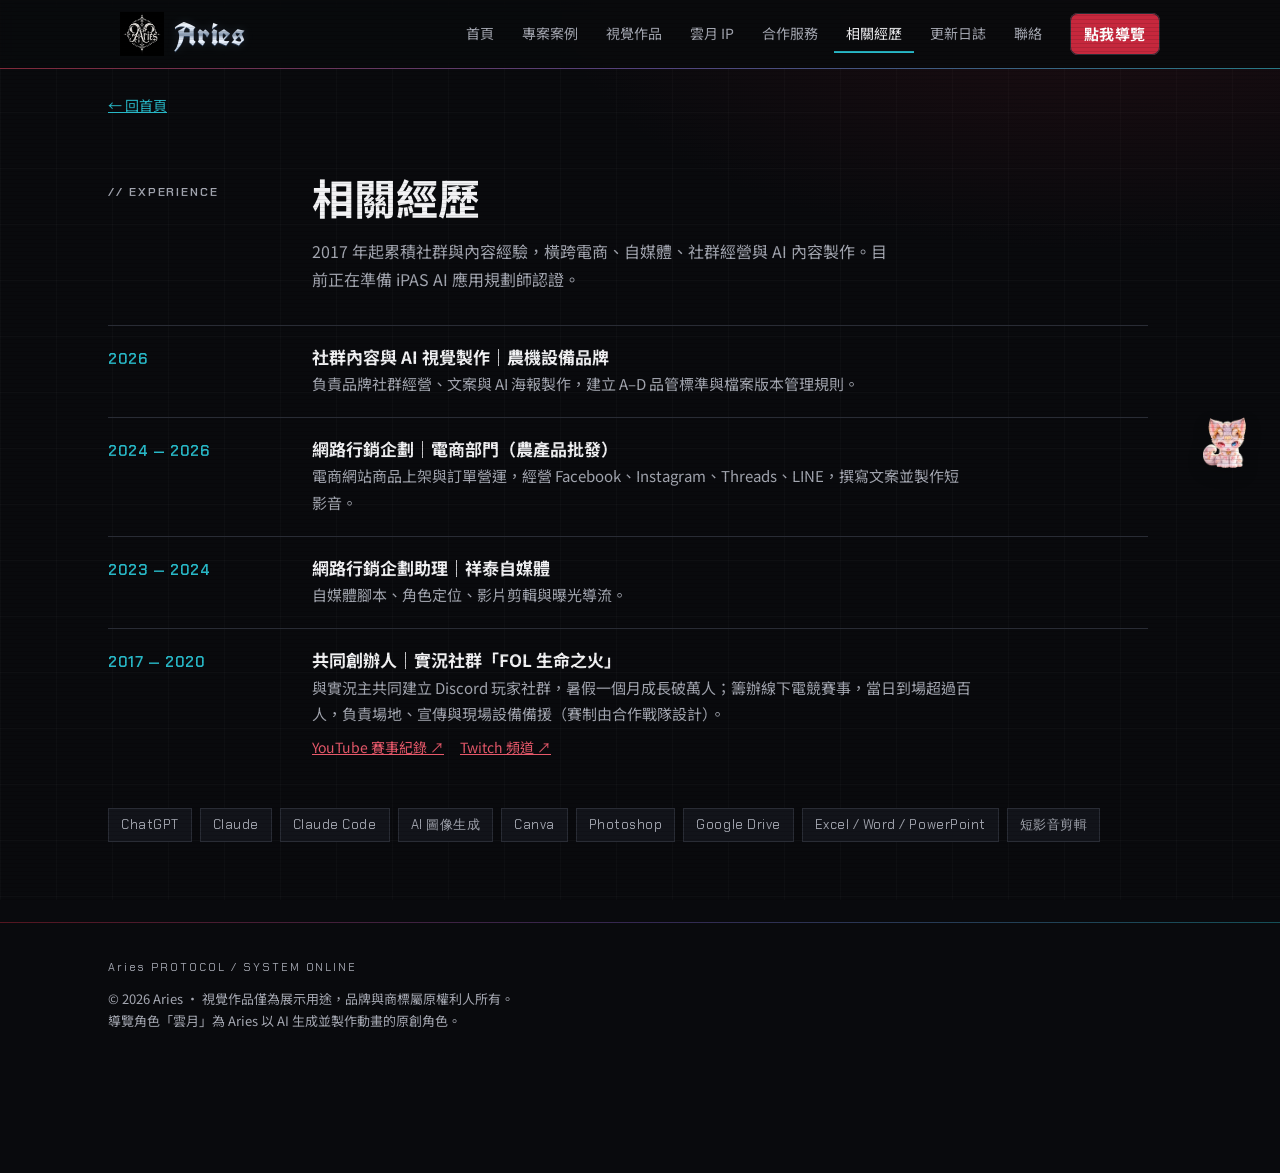
==== commit 9bc5db02: "Add GA4 interaction events for case views, audience, contact, 3D and video Co-Authored-By: Claude Op" ====
--- a/about.html
+++ b/about.html
@@ -91,7 +91,7 @@
   </button>
 </aside>
 
-<script src="/site.js?v=177bf41a" defer></script>
+<script src="/site.js?v=b552089f" defer></script>
 
 <script src="/updates.js?v=99efaf06" defer></script>
 </body>
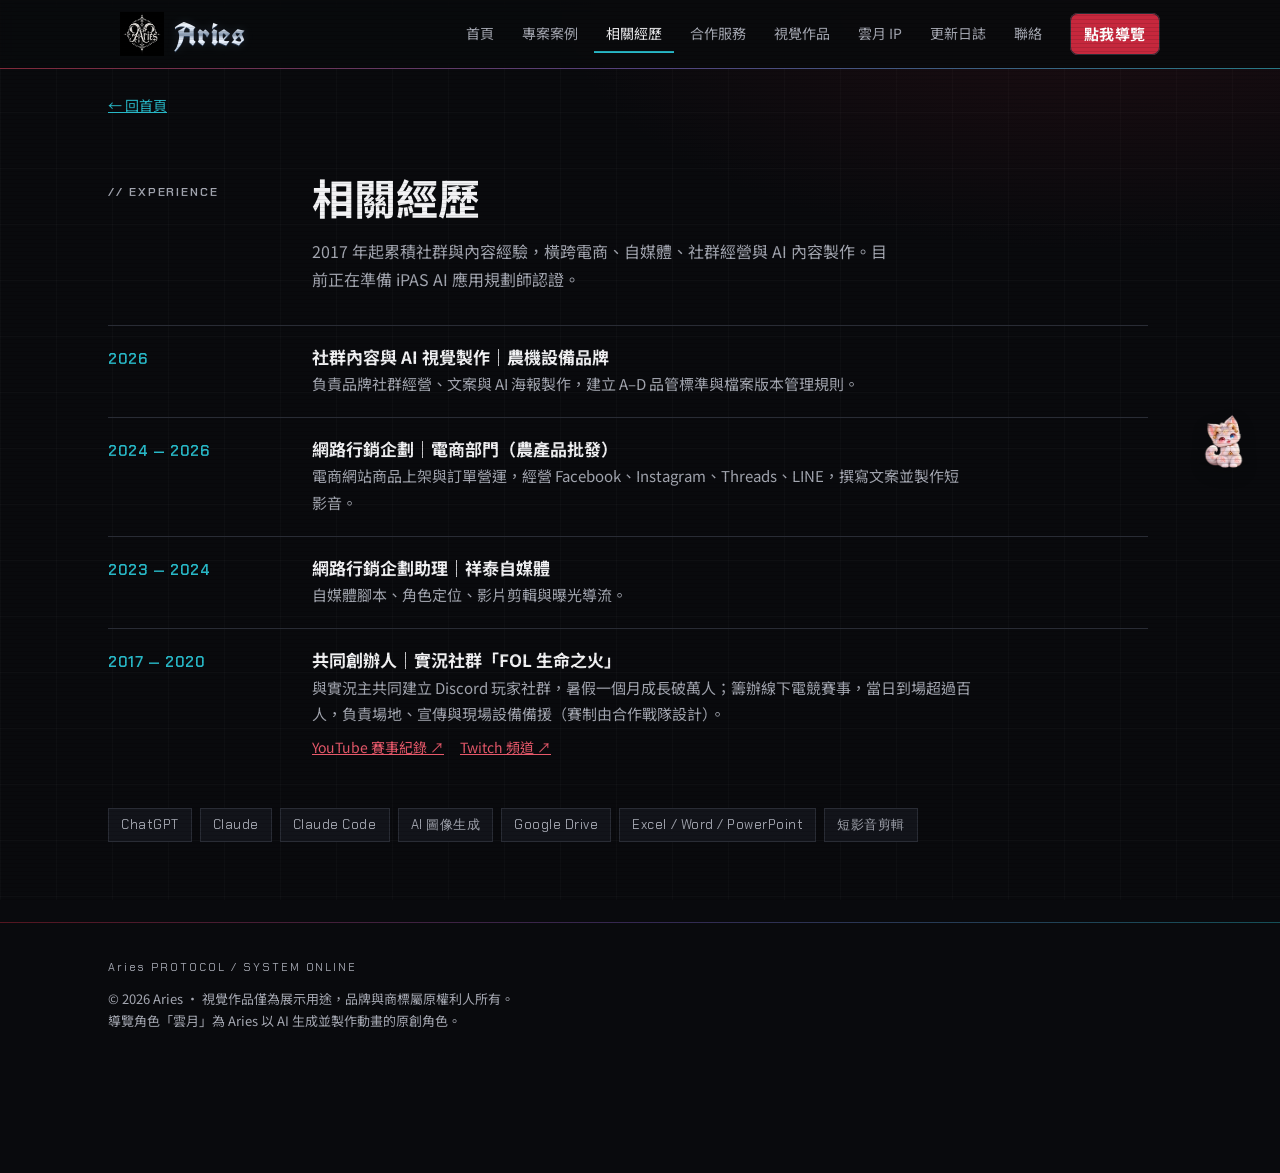
==== commit e1266742: "Reposition homepage toward AI adoption and project coordination Hero headline, lead and demo visual " ====
--- a/about.html
+++ b/about.html
@@ -29,7 +29,7 @@
 <link rel="preconnect" href="https://fonts.googleapis.com">
 <link rel="preconnect" href="https://fonts.gstatic.com" crossorigin>
 <link rel="stylesheet" href="https://fonts.googleapis.com/css2?family=UnifrakturCook:wght@700&family=Chakra+Petch:wght@500;600;700&family=Orbitron:wght@600;800&family=Noto+Sans+TC:wght@400;500;700&family=IBM+Plex+Mono:wght@400;600&display=swap">
-<link rel="stylesheet" href="/site.css?v=15934315">
+<link rel="stylesheet" href="/site.css?v=ea7a9439">
 <link rel="stylesheet" href="/updates.css?v=77e31eb7">
 <link rel="canonical" href="https://ariesrunai.github.io/about.html">
 </head>
@@ -45,10 +45,10 @@
     <nav aria-label="頁面導覽">
       <a href="/">首頁</a>
       <a href="/cases.html">專案案例</a>
+      <a href="/about.html" aria-current="page">相關經歷</a>
+      <a href="/services.html">合作服務</a>
       <a href="/works.html">視覺作品</a>
       <a href="/lab.html" data-lab-link>雲月 IP</a>
-      <a href="/services.html">合作服務</a>
-      <a href="/about.html" aria-current="page">相關經歷</a>
       <a href="/updates.html">更新日誌</a>
       <a href="/contact.html">聯絡</a>
     </nav>
@@ -72,7 +72,7 @@
         <div class="tl-item"><div class="when">2017 — 2020</div><div><h3>共同創辦人｜實況社群「FOL 生命之火」</h3><p>與實況主共同建立 Discord 玩家社群，暑假一個月成長破萬人；籌辦線下電競賽事，當日到場超過百人，負責場地、宣傳與現場設備備援（賽制由合作戰隊設計）。</p><div class="links"><a href="https://www.youtube.com/@fol7930" target="_blank" rel="noopener">YouTube 賽事紀錄 ↗</a><a href="https://www.twitch.tv/ariestv" target="_blank" rel="noopener">Twitch 頻道 ↗</a></div></div></div>
       </div>
       <div class="tools" aria-label="常用工具">
-        <span class="tag">ChatGPT</span><span class="tag">Claude</span><span class="tag">Claude Code</span><span class="tag">AI 圖像生成</span><span class="tag">Canva</span><span class="tag">Photoshop</span><span class="tag">Google Drive</span><span class="tag">Excel / Word / PowerPoint</span><span class="tag">短影音剪輯</span>
+        <span class="tag">ChatGPT</span><span class="tag">Claude</span><span class="tag">Claude Code</span><span class="tag">AI 圖像生成</span><span class="tag">Google Drive</span><span class="tag">Excel / Word / PowerPoint</span><span class="tag">短影音剪輯</span>
       </div>
     </section></div></main>
 <footer><div class="wrap"><div class="protocol">Aries PROTOCOL / SYSTEM ONLINE</div>© 2026 Aries · 視覺作品僅為展示用途，品牌與商標屬原權利人所有。<br>導覽角色「雲月」為 Aries 以 AI 生成並製作動畫的原創角色。</div></footer>
@@ -91,7 +91,7 @@
   </button>
 </aside>
 
-<script src="/site.js?v=b552089f" defer></script>
+<script src="/site.js?v=dc855c20" defer></script>
 
 <script src="/updates.js?v=99efaf06" defer></script>
 </body>
--- a/site.css
+++ b/site.css
@@ -629,3 +629,8 @@
 #lab .yy-mv{height:440px}
 @media(max-width:820px){.yy-intro{grid-template-columns:1fr}#lab .yy-mv{height:320px}}
 .yy-wip{color:#FFC979;font-weight:700}
+
+/* 首屏改為部門 AI 助理實作錄影（2026-10-27） */
+.hero-demo{aspect-ratio:704/522;background:#000}
+.hero-demo img{position:static;width:100%;height:100%;max-width:100%;object-fit:contain}
+.hero-demo figcaption{position:absolute;left:0;right:0;bottom:0;padding:6px 10px;font-size:12px;line-height:1.5;background:rgba(0,0,0,.65);color:var(--fg)}
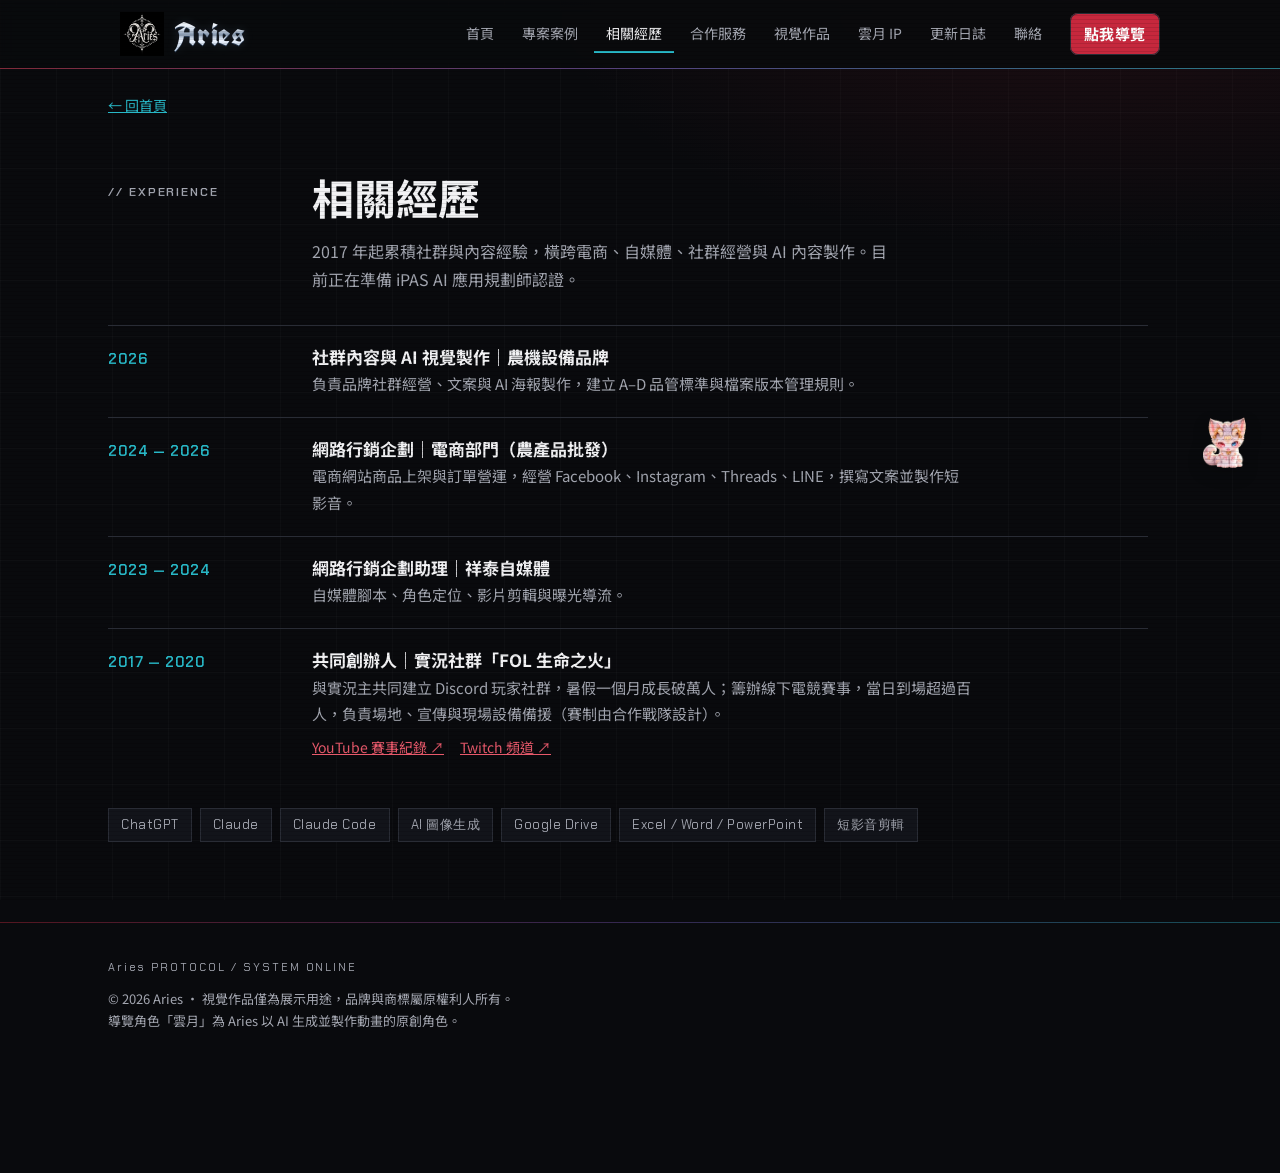
==== commit 97a54fc8: "首頁主標：「流程。」不拆行（手機寬度斷字修正） Co-Authored-By: Claude Opus 5.5 <noreply@anthropic.com> Claude-Session: http" ====
--- a/about.html
+++ b/about.html
@@ -29,7 +29,7 @@
 <link rel="preconnect" href="https://fonts.googleapis.com">
 <link rel="preconnect" href="https://fonts.gstatic.com" crossorigin>
 <link rel="stylesheet" href="https://fonts.googleapis.com/css2?family=UnifrakturCook:wght@700&family=Chakra+Petch:wght@500;600;700&family=Orbitron:wght@600;800&family=Noto+Sans+TC:wght@400;500;700&family=IBM+Plex+Mono:wght@400;600&display=swap">
-<link rel="stylesheet" href="/site.css?v=ea7a9439">
+<link rel="stylesheet" href="/site.css?v=0f8eaf03">
 <link rel="stylesheet" href="/updates.css?v=77e31eb7">
 <link rel="canonical" href="https://ariesrunai.github.io/about.html">
 </head>
--- a/site.css
+++ b/site.css
@@ -634,3 +634,5 @@
 .hero-demo{aspect-ratio:704/522;background:#000}
 .hero-demo img{position:static;width:100%;height:100%;max-width:100%;object-fit:contain}
 .hero-demo figcaption{position:absolute;left:0;right:0;bottom:0;padding:6px 10px;font-size:12px;line-height:1.5;background:rgba(0,0,0,.65);color:var(--fg)}
+
+.nowrap{white-space:nowrap}
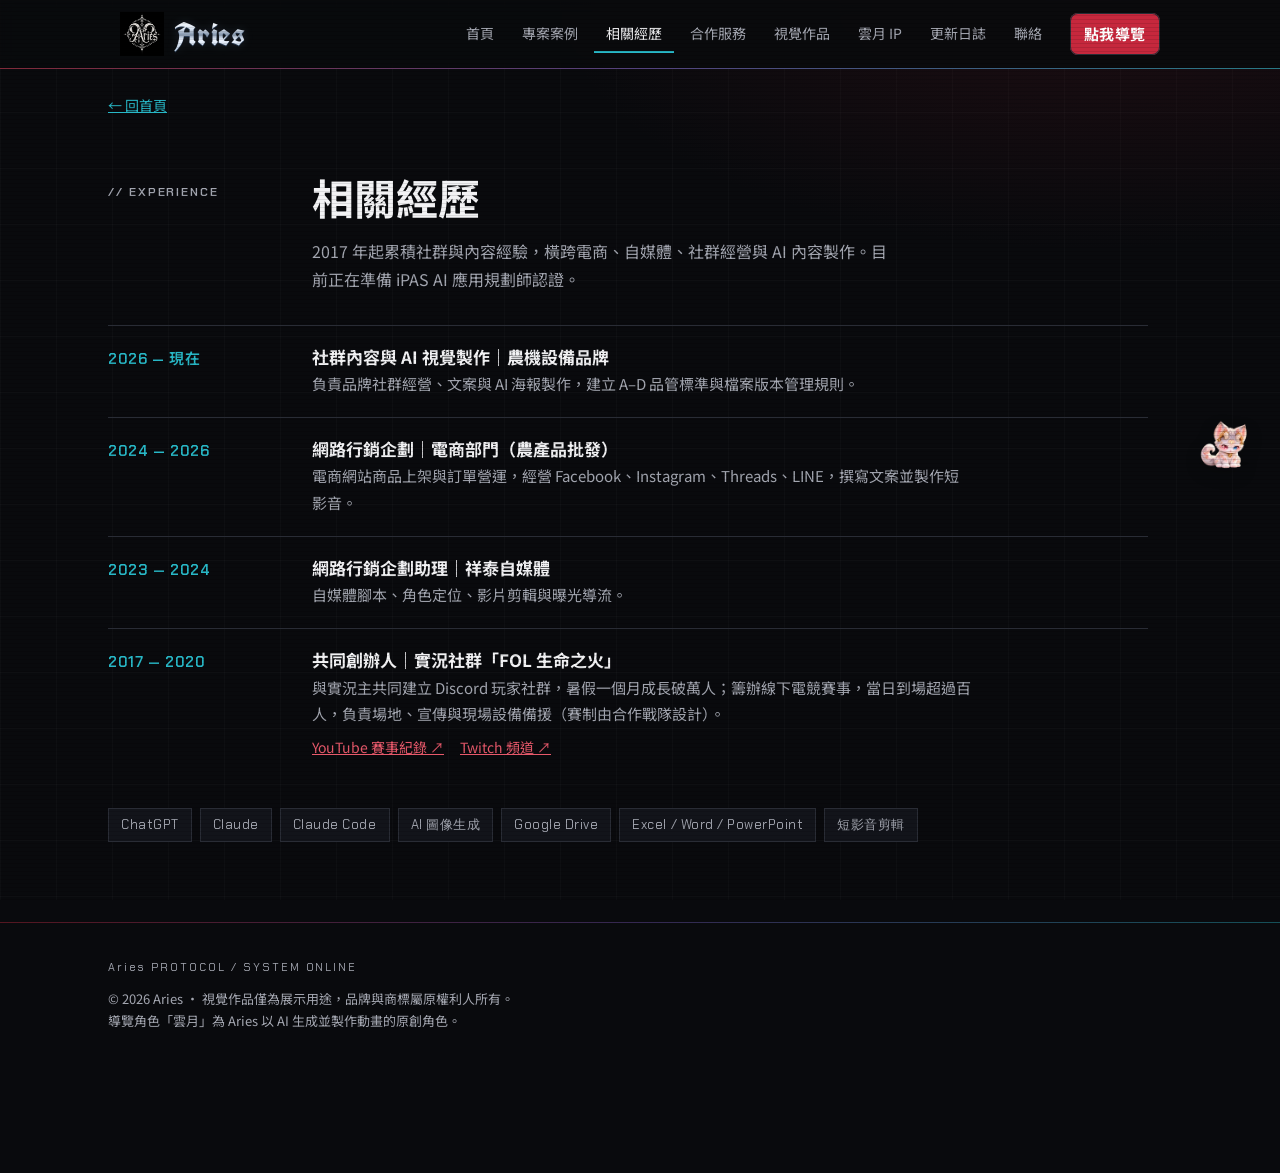
==== commit d7bc34c2: "品牌海報案例新增「需求與協作」；相關經歷現職年份補「— 現在」 Co-Authored-By: Claude Opus 5.5 <noreply@anthropic.com> Claude-Sessi" ====
--- a/about.html
+++ b/about.html
@@ -29,7 +29,7 @@
 <link rel="preconnect" href="https://fonts.googleapis.com">
 <link rel="preconnect" href="https://fonts.gstatic.com" crossorigin>
 <link rel="stylesheet" href="https://fonts.googleapis.com/css2?family=UnifrakturCook:wght@700&family=Chakra+Petch:wght@500;600;700&family=Orbitron:wght@600;800&family=Noto+Sans+TC:wght@400;500;700&family=IBM+Plex+Mono:wght@400;600&display=swap">
-<link rel="stylesheet" href="/site.css?v=0f8eaf03">
+<link rel="stylesheet" href="/site.css?v=e5c89ec7">
 <link rel="stylesheet" href="/updates.css?v=77e31eb7">
 <link rel="canonical" href="https://ariesrunai.github.io/about.html">
 </head>
@@ -66,7 +66,7 @@
         </div>
       </div>
       <div class="tl">
-        <div class="tl-item"><div class="when">2026</div><div><h3>社群內容與 AI 視覺製作｜農機設備品牌</h3><p>負責品牌社群經營、文案與 AI 海報製作，建立 A–D 品管標準與檔案版本管理規則。</p></div></div>
+        <div class="tl-item"><div class="when">2026 — 現在</div><div><h3>社群內容與 AI 視覺製作｜農機設備品牌</h3><p>負責品牌社群經營、文案與 AI 海報製作，建立 A–D 品管標準與檔案版本管理規則。</p></div></div>
         <div class="tl-item"><div class="when">2024 — 2026</div><div><h3>網路行銷企劃｜電商部門（農產品批發）</h3><p>電商網站商品上架與訂單營運，經營 Facebook、Instagram、Threads、LINE，撰寫文案並製作短影音。</p></div></div>
         <div class="tl-item"><div class="when">2023 — 2024</div><div><h3>網路行銷企劃助理｜祥泰自媒體</h3><p>自媒體腳本、角色定位、影片剪輯與曝光導流。</p></div></div>
         <div class="tl-item"><div class="when">2017 — 2020</div><div><h3>共同創辦人｜實況社群「FOL 生命之火」</h3><p>與實況主共同建立 Discord 玩家社群，暑假一個月成長破萬人；籌辦線下電競賽事，當日到場超過百人，負責場地、宣傳與現場設備備援（賽制由合作戰隊設計）。</p><div class="links"><a href="https://www.youtube.com/@fol7930" target="_blank" rel="noopener">YouTube 賽事紀錄 ↗</a><a href="https://www.twitch.tv/ariestv" target="_blank" rel="noopener">Twitch 頻道 ↗</a></div></div></div>
@@ -91,7 +91,7 @@
   </button>
 </aside>
 
-<script src="/site.js?v=dc855c20" defer></script>
+<script src="/site.js?v=5df769a3" defer></script>
 
 <script src="/updates.js?v=99efaf06" defer></script>
 </body>
--- a/site.css
+++ b/site.css
@@ -636,3 +636,5 @@
 .hero-demo figcaption{position:absolute;left:0;right:0;bottom:0;padding:6px 10px;font-size:12px;line-height:1.5;background:rgba(0,0,0,.65);color:var(--fg)}
 
 .nowrap{white-space:nowrap}
+.cta-mail{margin-top:10px;font-size:14px;color:var(--muted,#9aa)}
+.cta-mail a{color:inherit;text-decoration:underline}
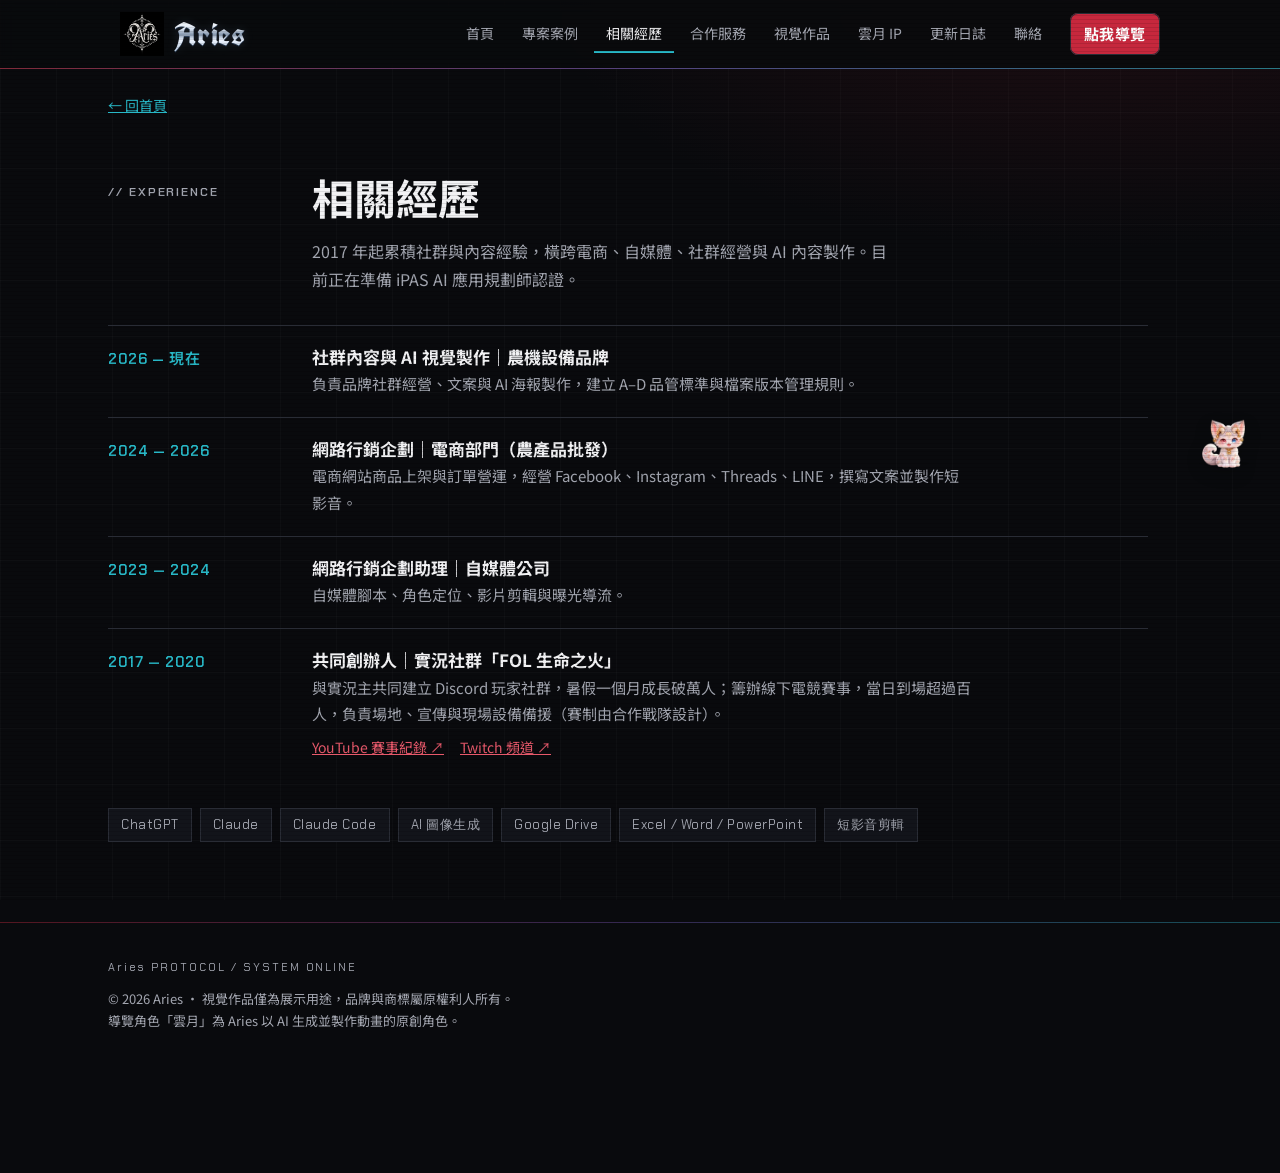
==== commit 61c0ade3: "相關經歷：移除公司名稱，改為「自媒體公司」，與其他經歷寫法一致 Co-Authored-By: Claude Opus 5.5 <noreply@anthropic.com> Claude-Sessi" ====
--- a/about.html
+++ b/about.html
@@ -68,7 +68,7 @@
       <div class="tl">
         <div class="tl-item"><div class="when">2026 — 現在</div><div><h3>社群內容與 AI 視覺製作｜農機設備品牌</h3><p>負責品牌社群經營、文案與 AI 海報製作，建立 A–D 品管標準與檔案版本管理規則。</p></div></div>
         <div class="tl-item"><div class="when">2024 — 2026</div><div><h3>網路行銷企劃｜電商部門（農產品批發）</h3><p>電商網站商品上架與訂單營運，經營 Facebook、Instagram、Threads、LINE，撰寫文案並製作短影音。</p></div></div>
-        <div class="tl-item"><div class="when">2023 — 2024</div><div><h3>網路行銷企劃助理｜祥泰自媒體</h3><p>自媒體腳本、角色定位、影片剪輯與曝光導流。</p></div></div>
+        <div class="tl-item"><div class="when">2023 — 2024</div><div><h3>網路行銷企劃助理｜自媒體公司</h3><p>自媒體腳本、角色定位、影片剪輯與曝光導流。</p></div></div>
         <div class="tl-item"><div class="when">2017 — 2020</div><div><h3>共同創辦人｜實況社群「FOL 生命之火」</h3><p>與實況主共同建立 Discord 玩家社群，暑假一個月成長破萬人；籌辦線下電競賽事，當日到場超過百人，負責場地、宣傳與現場設備備援（賽制由合作戰隊設計）。</p><div class="links"><a href="https://www.youtube.com/@fol7930" target="_blank" rel="noopener">YouTube 賽事紀錄 ↗</a><a href="https://www.twitch.tv/ariestv" target="_blank" rel="noopener">Twitch 頻道 ↗</a></div></div></div>
       </div>
       <div class="tools" aria-label="常用工具">
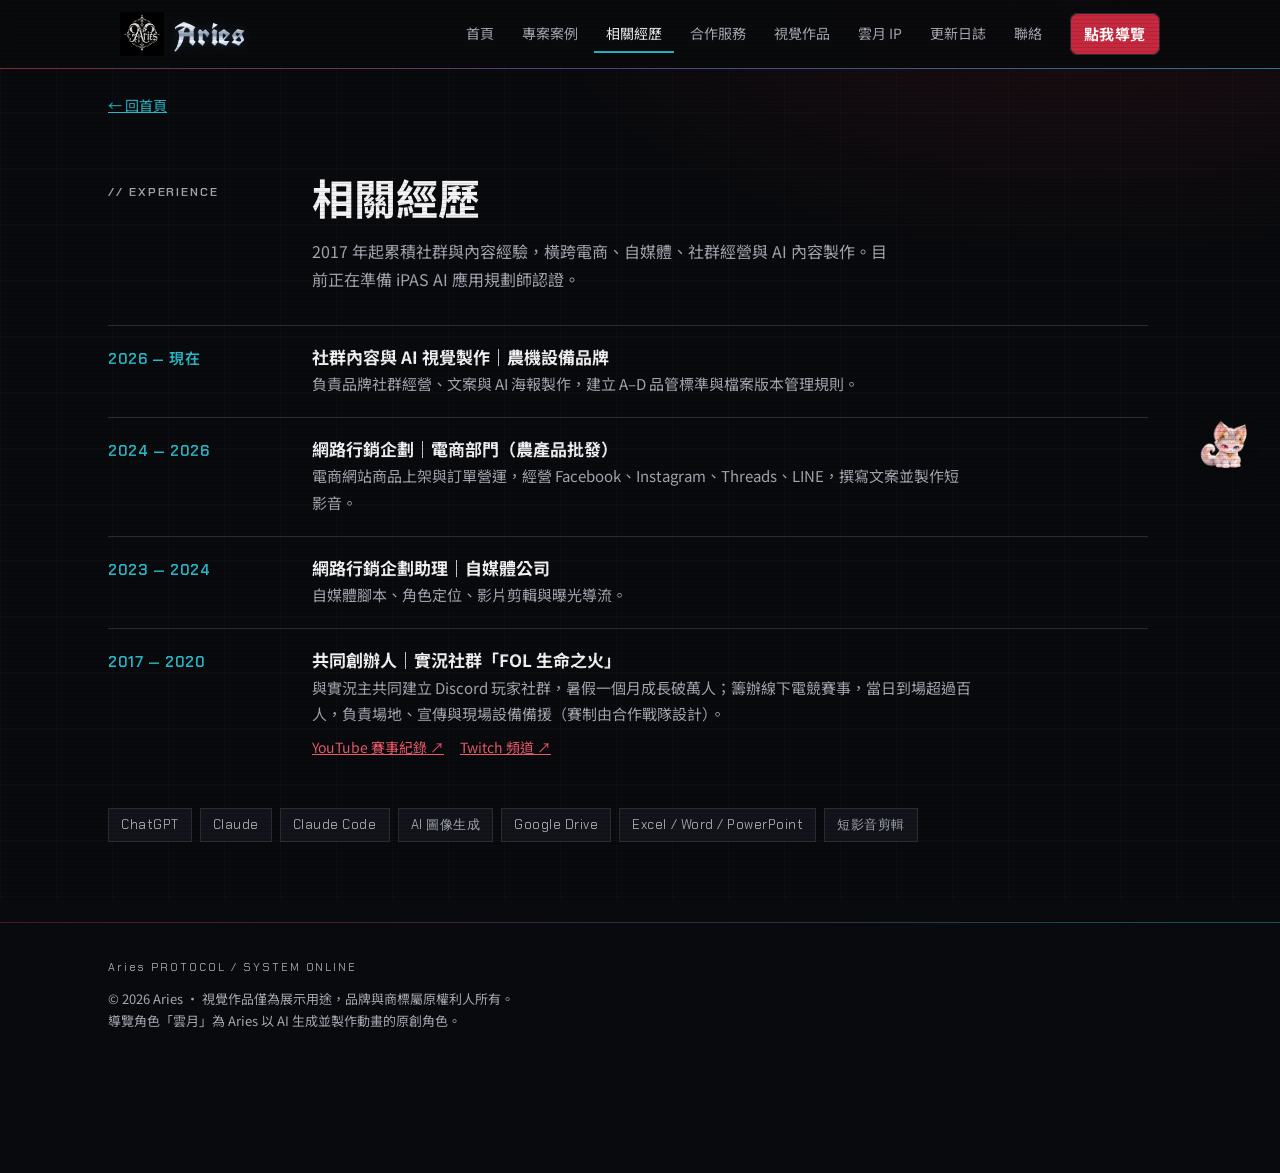
==== commit 9c22c0c7: "合作服務縮為一段說明；作品圖與品管對照圖模糊公司 Logo；部門 AI 助理補 8 類攔截與三層／兩道說明；聯絡與作品頁改職缺用語；更新日誌補 10/28 Co-Authored-By: Claude" ====
--- a/about.html
+++ b/about.html
@@ -91,7 +91,7 @@
   </button>
 </aside>
 
-<script src="/site.js?v=5df769a3" defer></script>
+<script src="/site.js?v=5459a140" defer></script>
 
 <script src="/updates.js?v=99efaf06" defer></script>
 </body>
